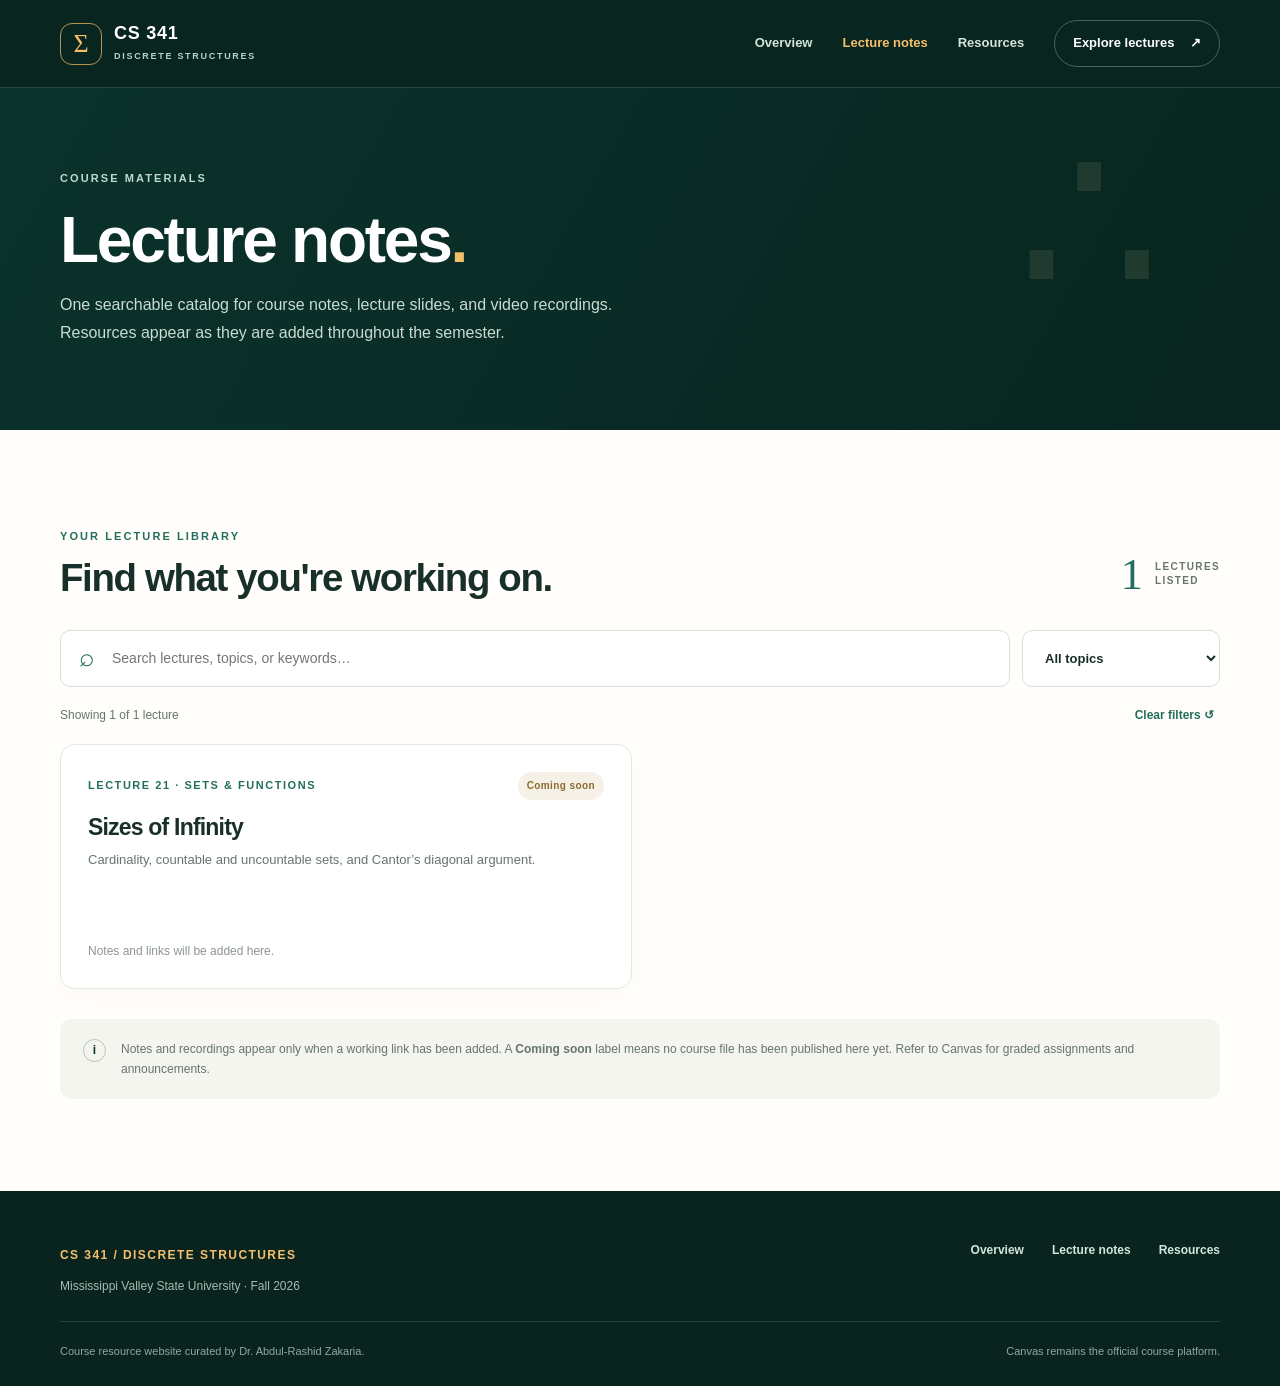
==== lectures.html @ 024bef7f "initial commit of github pages" ====
<!doctype html>
<html lang="en"><head>
<meta charset="utf-8"><meta name="viewport" content="width=device-width,initial-scale=1">
<meta name="theme-color" content="#0c302b">
<meta name="description" content="Search lecture notes, PDFs, slides, and recordings for CS 341 Discrete Structures.">
<title>Lecture Notes | CS 341 · Discrete Structures</title>
<link rel="icon" href="assets/favicon.svg" type="image/svg+xml">
<link rel="stylesheet" href="assets/css/styles.css">
</head><body data-page="lectures">
<a href="#main" class="skip-link">Skip to content</a>
<header class="site-header">
  <div class="shell header-inner">
    <a href="index.html" class="brand" aria-label="CS 341 home"><span class="brand-emblem" aria-hidden="true">Σ</span><span><strong>CS 341</strong><small>DISCRETE STRUCTURES</small></span></a>
    <button class="nav-toggle" aria-label="Open navigation" aria-controls="site-nav" aria-expanded="false"><span></span><span></span><span></span></button>
    <nav class="site-nav" id="site-nav" aria-label="Main navigation">
      <a href="index.html" data-nav="home">Overview</a>
      <a href="lectures.html" data-nav="lectures">Lecture notes</a>
      <a href="resources.html" data-nav="resources">Resources</a>
      <a class="nav-action" href="lectures.html">Explore lectures <span aria-hidden="true">↗</span></a>
    </nav>
  </div>
</header>
<main id="main"><section class="inner-hero"><div class="shell"><span class="eyebrow on-dark">COURSE MATERIALS</span><h1>Lecture notes<span class="accent-period">.</span></h1><p>One searchable catalog for course notes, lecture slides, and video recordings. Resources appear as they are added throughout the semester.</p><div class="inner-hero-decoration" aria-hidden="true">∴</div></div></section>
<section class="section library-section"><div class="shell"><div class="library-intro"><div><span class="eyebrow">YOUR LECTURE LIBRARY</span><h2>Find what you're working on.</h2></div><div class="library-stat"><strong id="lecture-count">—</strong><span>LECTURES LISTED</span></div></div>
<div class="library-toolbar"><label class="search-field"><span aria-hidden="true">⌕</span><span class="visually-hidden">Search lectures</span><input type="search" id="lecture-search" placeholder="Search lectures, topics, or keywords…" autocomplete="off"></label><label class="filter-field"><span class="visually-hidden">Filter by topic</span><select id="lecture-filter"><option value="all">All topics</option></select></label></div>
<div class="results-bar"><span id="lecture-results" aria-live="polite">Loading lectures…</span><button type="button" class="reset-button" id="reset-filters">Clear filters ↺</button></div>
<div class="lecture-grid" id="lecture-list"><div class="empty-state">Loading the lecture index…</div></div>
<div class="library-footnote"><span class="footnote-icon">i</span><p>Notes and recordings appear only when a working link has been added. A <strong>Coming soon</strong> label means no course file has been published here yet. Refer to Canvas for graded assignments and announcements.</p></div></div></section></main>
<footer class="site-footer">
 <div class="shell footer-inner">
   <div><span class="footer-brand">CS 341 / DISCRETE STRUCTURES</span><p>Mississippi Valley State University · Fall 2026</p></div>
   <div class="footer-links"><a href="index.html">Overview</a><a href="lectures.html">Lecture notes</a><a href="resources.html">Resources</a></div>
 </div>
 <div class="shell footer-bottom"><span>Course resource website curated by Dr. Abdul-Rashid Zakaria.</span><span>Canvas remains the official course platform.</span></div>
</footer>
<script src="assets/js/site.js" defer></script>
</body></html>
---- assets/css/styles.css ----
:root{--forest:#0b322c;--forest-deep:#08251f;--forest-soft:#165446;--teal:#246e5e;--gold:#f4bf6a;--gold-soft:#fbe3b5;--cream:#faf7ef;--paper:#fffefa;--ink:#192f2a;--muted:#66756f;--border:#e5e8e0;--white:#fff;--radius:18px;--shadow:0 18px 45px rgba(12,46,36,.08)}
*{box-sizing:border-box}html{scroll-behavior:smooth}body{margin:0;background:var(--paper);color:var(--ink);font-family:Inter,ui-sans-serif,-apple-system,BlinkMacSystemFont,"Segoe UI",sans-serif;font-size:16px;line-height:1.6}a{color:inherit;text-decoration:none}button,input,select{font:inherit}button{cursor:pointer}img,svg{max-width:100%}.shell{width:min(1160px,calc(100% - 48px));margin-inline:auto}.skip-link{position:absolute;top:-80px;left:12px;background:var(--gold);color:var(--forest-deep);z-index:1000;padding:12px 20px}.skip-link:focus{top:12px}.visually-hidden{clip:rect(0 0 0 0);clip-path:inset(50%);height:1px;overflow:hidden;position:absolute;white-space:nowrap;width:1px}.is-hidden{display:none!important}:focus-visible{outline:3px solid #dd9729;outline-offset:3px}
h1,h2,h3,p{margin-top:0}h1,h2,h3{line-height:1.14;letter-spacing:-.035em}h1{font-size:clamp(3.3rem,6vw,6.3rem)}h2{font-size:clamp(2.3rem,4.2vw,3.5rem)}h3{font-size:1.35rem}h2 em,h1 em{font-family:Georgia,"Times New Roman",serif;font-weight:400;font-style:italic;color:var(--gold)}p{color:var(--muted)}.site-header{position:relative;z-index:30;background:var(--forest-deep);border-bottom:1px solid rgba(255,255,255,.13);color:white}.header-inner{height:87px;display:flex;align-items:center;justify-content:space-between;gap:22px}.brand{display:inline-flex;align-items:center;gap:12px;white-space:nowrap}.brand-emblem{width:42px;height:42px;border:1px solid rgba(244,191,106,.72);border-radius:12px;color:var(--gold);display:grid;place-items:center;font:26px Georgia,serif}.brand strong{font-size:18px;letter-spacing:.04em;display:block;line-height:1.1}.brand small{display:block;letter-spacing:.19em;font-size:9px;font-weight:700;color:#b8d2c7;margin-top:5px}.site-nav{display:flex;align-items:center;gap:30px}.site-nav>a{font-size:13px;font-weight:700;color:#d5e3dc;transition:color .2s}.site-nav>a:not(.nav-action):hover,.site-nav>a.active{color:var(--gold)}.site-nav>a.nav-action{padding:12px 18px;border-radius:50px;border:1px solid rgba(255,255,255,.27);color:white}.site-nav>a.nav-action:hover{border-color:var(--gold);color:var(--gold)}.nav-action span{margin-left:12px}.nav-toggle{display:none}
.hero{background:radial-gradient(circle at 80% 58%,#205b4b 0%,transparent 42%),linear-gradient(130deg,#0b332c 0%,#08251f 86%);overflow:hidden;color:var(--white)}.hero-grid{min-height:600px;display:grid;grid-template-columns:1.08fr .92fr;align-items:center;gap:24px}.hero-copy{position:relative;z-index:2;padding:78px 0 75px}.eyebrow{display:inline-flex;align-items:center;gap:12px;font-size:11px;letter-spacing:.19em;line-height:1.3;font-weight:800;color:var(--teal);text-transform:uppercase}.eyebrow.on-dark{color:#bed9cf}.eyebrow-dot{width:7px;height:7px;border-radius:50%;background:var(--gold)}.eyebrow-divider{width:1px;height:11px;background:rgba(255,255,255,.35)}.hero-kicker{color:var(--gold);font-size:17px;font-weight:700;margin:40px 0 12px}.hero h1{font-weight:750;margin:0 0 25px;line-height:1.05;letter-spacing:-.055em}.hero h1 em{color:var(--gold)}.hero-lead{max-width:570px;font-size:17px;color:#d2e1d9;line-height:1.82}.hero-actions{display:flex;gap:12px;flex-wrap:wrap;margin:30px 0 47px}.button{min-height:49px;display:inline-flex;gap:18px;align-items:center;justify-content:center;padding:12px 21px;border-radius:8px;font-size:13px;font-weight:800;white-space:nowrap;transition:transform .2s,background .2s,border-color .2s}.button:hover{transform:translateY(-2px)}.button-gold{background:var(--gold);color:#173b30}.button-gold:hover{background:#ffd18b}.button-outline-light{border:1px solid rgba(255,255,255,.35);color:#fff}.button-outline-light:hover{border-color:var(--gold)}.button-dark{background:var(--forest);color:white}.button-dark:hover{background:#1b5849}.hero-meta{display:flex;gap:20px;flex-wrap:wrap;color:#bad1c5;font-size:12px;font-weight:600}.hero-meta>span>span{font-size:17px;color:var(--gold);margin-right:4px}.hero-art{width:100%;height:500px;position:relative;isolation:isolate}.art-orbit{position:absolute;inset:9% 2%;border:1px solid rgba(243,197,118,.28);border-radius:50%;transform:rotate(-30deg)}.orbit-two{inset:20% -1%;transform:rotate(39deg);border-color:rgba(208,241,224,.2)}.orbit-three{inset:8% 19%;transform:rotate(75deg);border-color:rgba(208,241,224,.15)}.art-orbit:before{content:"";position:absolute;top:5%;left:26%;height:6px;width:6px;background:#e8c586;border-radius:50%}.art-node{width:12px;height:12px;background:#ebbc6b;box-shadow:0 0 0 8px rgba(244,191,106,.12);border-radius:50%;position:absolute}.node-a{top:13%;left:39%}.node-b{top:76%;left:14%}.node-c{top:30%;right:5%}.node-d{bottom:5%;right:31%}.formula{position:absolute;padding:10px 17px;background:rgba(11,47,40,.88);border:1px solid rgba(206,236,217,.2);border-radius:10px;font-family:Georgia,serif;font-size:21px;color:#fbe5bc;box-shadow:0 10px 30px rgba(0,0,0,.12)}.formula-one{top:10%;right:4%;transform:rotate(7deg)}.formula-two{left:2%;top:30%;transform:rotate(-9deg)}.formula-three{right:0;bottom:15%;transform:rotate(3deg)}.art-card{position:absolute;top:25%;left:22%;right:19%;background:linear-gradient(145deg,#f7f4e9,#efe3ca);border:7px solid rgba(250,242,221,.14);box-shadow:0 24px 80px rgba(0,0,0,.25);border-radius:17px;color:var(--forest);padding:36px 31px;transform:rotate(-4deg)}.art-card>span{display:block;font-size:10px;font-weight:800;letter-spacing:.18em;color:#658377}.art-card strong{font-family:Georgia,serif;font-size:clamp(26px,3.2vw,41px);line-height:1.14;display:block;font-weight:500;margin:15px 0 29px;letter-spacing:-.045em}.art-card-line{height:1px;background:#c8cfc0}.art-card small{font-size:9px;letter-spacing:.11em;color:#5d776d;font-weight:800;display:block;margin-top:13px}
.quick-bar{background:#f4efe3;border-bottom:1px solid #e7dfd0}.quick-inner{min-height:105px;display:grid;grid-template-columns:1.25fr .8fr 1.25fr auto;align-items:center;gap:20px}.quick-inner>div{display:flex;flex-direction:column;gap:4px}.small-label{font-size:10px;color:#8c8b7e;font-weight:800;letter-spacing:.15em}.quick-inner strong{font-size:13px;color:var(--forest)}.quick-link{font-size:13px;font-weight:800;color:var(--forest);white-space:nowrap}.quick-link span{margin-left:10px}
.section{padding:92px 0}.section-cream{background:var(--cream)}.section-dark{background:var(--forest-deep);color:white}.section-heading{display:flex;align-items:end;justify-content:space-between;gap:25px;margin-bottom:38px}.section-heading h2{margin:11px 0 13px}.section-heading p{max-width:630px;margin:0;font-size:15px}.section-heading.light h2{color:white}.section-heading.light p{color:#c0d0c9}.text-link{font-weight:800;font-size:13px;color:var(--forest);padding-bottom:5px;border-bottom:1px solid var(--forest);white-space:nowrap}.text-link span{margin-left:8px}.feature-grid{display:grid;grid-template-columns:repeat(3,1fr);gap:17px}.feature-card{background:white;padding:31px;min-height:325px;border:1px solid var(--border);border-radius:15px;box-shadow:0 10px 40px rgba(11,41,29,.025);display:flex;flex-direction:column;transition:transform .2s,box-shadow .2s,border-color .2s}.feature-card:hover{transform:translateY(-4px);box-shadow:var(--shadow);border-color:#bed3c5}.feature-icon{display:grid;place-items:center;width:47px;height:47px;border-radius:12px;background:#eef5ed;color:var(--forest);font-size:25px;margin-bottom:24px}.feature-number{font-size:10px;font-weight:800;color:var(--teal);letter-spacing:.16em}.feature-card h3{margin:10px 0 9px;font-size:24px}.feature-card p{font-size:14px;line-height:1.75}.feature-link{font-weight:800;font-size:13px;color:var(--forest);margin-top:auto;padding-top:14px}
.latest-layout{display:grid;grid-template-columns:.88fr 1.12fr;align-items:center;gap:8vw}.latest-layout h2{margin:15px 0 23px}.latest-layout h2 em{color:var(--teal)}.latest-layout p{font-size:15px;max-width:460px;line-height:1.9;margin-bottom:28px}.spotlight-panel{border-radius:17px;background:white;padding:38px;border:1px solid #e4e8df;box-shadow:0 20px 60px rgba(13,54,45,.08);min-height:310px;display:flex;flex-direction:column;justify-content:center}.spotlight-loading{color:var(--muted)}.spotlight-top{display:flex;justify-content:space-between;gap:12px;margin-bottom:20px}.spotlight-tag{font-size:10px;letter-spacing:.1em;color:var(--forest);font-weight:800;padding:7px 11px;background:#edf3ed;border-radius:20px}.spotlight-number{font:50px Georgia,serif;color:#d6e5d9}.spotlight-panel h3{font-size:31px;margin:0 0 10px}.spotlight-panel p{font-size:14px;margin-bottom:25px}.spotlight-footer{display:flex;align-items:center;justify-content:space-between;border-top:1px solid var(--border);padding-top:17px;font-size:13px}.spotlight-footer a{font-weight:800;color:var(--teal)}.planned{font-size:11px;color:#937230;font-weight:800;letter-spacing:.07em}
.topic-grid{display:grid;grid-template-columns:repeat(3,1fr);gap:0}.topic{padding:35px 30px;border-top:1px solid var(--border);min-height:205px}.topic:nth-child(3n + 2){border-left:1px solid var(--border);border-right:1px solid var(--border)}.topic-symbol{font-family:Georgia,serif;font-size:31px;color:var(--teal);line-height:1;display:block;margin-bottom:16px;min-height:36px}.topic h3{font-size:18px;margin-bottom:8px}.topic p{font-size:13px;max-width:290px}.roadmap-counter{font-weight:800;font-size:11px;letter-spacing:.12em;border:1px solid #52766a;padding:10px 15px;border-radius:30px;white-space:nowrap}.roadmap-list{display:grid;grid-template-columns:repeat(2,1fr);gap:10px}.roadmap-item{display:flex;gap:19px;background:#123b32;border:1px solid #305449;border-radius:11px;padding:20px;min-height:130px}.roadmap-week{border:1px solid #43685a;width:54px;height:62px;border-radius:8px;flex:0 0 54px;display:flex;align-items:center;flex-direction:column;justify-content:center}.roadmap-week small{font-size:9px;font-weight:800;color:#a9c8ba;letter-spacing:.08em}.roadmap-week strong{font:26px Georgia,serif;color:var(--gold);line-height:1.2}.roadmap-body{flex:1}.roadmap-body .date{font-size:10px;letter-spacing:.14em;color:#9cc4b1;font-weight:800}.roadmap-body h3{font-size:16px;color:#fff;letter-spacing:-.01em;margin:5px 0 7px}.roadmap-body p{color:#b0c8bb;font-size:12px;line-height:1.6;margin:0}.roadmap-note{display:flex;align-items:center;gap:13px;padding-top:25px;color:#c5d5c9}.roadmap-note span{border:1px solid #517666;border-radius:7px;padding:4px 10px;font-size:11px;color:var(--gold);font-weight:800}.roadmap-note p{margin:0;font-size:12px;color:#bed0c5}.callout{border-radius:20px;background:#e6f1e8;display:flex;justify-content:space-between;align-items:center;gap:22px;padding:55px 65px;position:relative;overflow:hidden}.callout:after{content:'∑';position:absolute;right:21%;top:-70px;font:220px Georgia,serif;color:rgba(12,79,60,.045);pointer-events:none}.callout h2{margin:12px 0 12px;font-size:clamp(2rem,3.5vw,3.2rem)}.callout p{max-width:560px;margin:0}.callout .button{z-index:1}
.inner-hero{background:linear-gradient(120deg,var(--forest),var(--forest-deep));padding:76px 0 82px;color:white;overflow:hidden}.inner-hero .shell{position:relative}.inner-hero h1{font-size:clamp(3rem,5vw,4.7rem);margin:14px 0 14px}.inner-hero p{color:#c8dcd0;max-width:620px;line-height:1.8;margin:0}.inner-hero-decoration{position:absolute;right:5%;top:-55px;color:rgba(248,221,168,.10);font:230px Georgia,serif;line-height:1}.accent-period{color:var(--gold)}.library-intro{display:flex;align-items:end;justify-content:space-between;gap:20px;margin-bottom:30px}.library-intro h2{margin:8px 0 0;font-size:clamp(1.9rem,3vw,2.8rem)}.library-stat{display:flex;align-items:center;gap:12px}.library-stat strong{font:45px Georgia,serif;color:var(--teal)}.library-stat span{font-size:10px;font-weight:800;letter-spacing:.14em;color:var(--muted);max-width:65px;line-height:1.4}.library-toolbar{display:flex;gap:12px}.search-field,.filter-field{display:flex;align-items:center;background:white;border:1px solid #d8e2d8;border-radius:10px;min-height:57px}.search-field{padding:0 18px;flex:1;gap:15px}.search-field span:not(.visually-hidden){font-size:26px;color:var(--teal)}.search-field input{flex:1;border:0;outline:0;background:none;width:100%;min-width:0;font-size:14px}.filter-field select{border:0;outline:0;min-width:196px;background:transparent;color:var(--ink);font-size:13px;font-weight:700;padding:0 18px;width:100%;height:55px}.search-field:focus-within,.filter-field:focus-within{border-color:#47846d;box-shadow:0 0 0 3px rgba(72,137,109,.14)}.results-bar{display:flex;justify-content:space-between;align-items:center;gap:20px;padding:18px 0;color:var(--muted);font-size:12px}.reset-button{border:0;background:transparent;color:var(--teal);font-weight:800;font-size:12px}.lecture-grid{display:grid;grid-template-columns:repeat(2,minmax(0,1fr));gap:16px}.lecture-card{border:1px solid var(--border);border-radius:15px;background:white;min-height:245px;padding:27px;display:flex;flex-direction:column;box-shadow:0 8px 26px rgba(13,50,43,.025)}.lecture-card-top{display:flex;justify-content:space-between;align-items:center;gap:10px;margin-bottom:14px}.lecture-ordinal{font-size:11px;font-weight:800;color:var(--teal);letter-spacing:.14em}.lecture-status{font-size:10px;font-weight:800;letter-spacing:.04em;padding:6px 9px;border-radius:20px;background:#f6f1e6;color:#8a6a2d;white-space:nowrap}.lecture-status.available{color:#1c6b4d;background:#ebf6ed}.lecture-card h3{margin-bottom:9px;font-size:23px}.lecture-card p{font-size:13px;line-height:1.75;max-width:490px}.lecture-links{margin-top:auto;padding-top:15px;display:flex;gap:8px;flex-wrap:wrap}.lecture-links a{font-size:12px;font-weight:800;padding:9px 12px;border-radius:7px;background:#e9f2ea;color:var(--forest);border:1px solid #d4e6d7}.lecture-links a:hover{background:#d8e8da}.lecture-unavailable{font-size:12px;color:#8c978f}.empty-state{grid-column:1/-1;border:1px dashed #cad7ca;background:#f8faf5;padding:45px 25px;text-align:center;border-radius:14px;color:var(--muted);font-size:14px}.library-footnote{display:flex;gap:15px;align-items:start;background:#f5f5ef;margin-top:30px;padding:20px 23px;border-radius:11px}.library-footnote p{margin:0;font-size:12px;line-height:1.7}.footnote-icon{border:1px solid #b3c6b6;color:var(--forest);border-radius:50%;width:23px;height:23px;flex:0 0 23px;display:grid;place-items:center;font-weight:800;font-size:12px}
.resource-grid{display:grid;grid-template-columns:repeat(3,1fr);gap:17px}.resource-card{background:#fff;border:1px solid var(--border);border-radius:15px;padding:30px;min-height:400px;display:flex;flex-direction:column;position:relative}.resource-type{font-size:10px;letter-spacing:.16em;color:var(--teal);font-weight:800}.resource-mark{font:47px Georgia,serif;color:#e0ece3;margin:12px 0 10px}.resource-card h3{font-size:23px;margin-bottom:13px}.resource-author{font-size:12px;color:#376a58;font-weight:700}.resource-card>p:not(.resource-author){font-size:13px;line-height:1.8}.resource-action{margin-top:auto;border-top:1px solid var(--border);padding-top:15px;font-size:12px;font-weight:800;color:var(--teal);display:flex;justify-content:space-between}.resource-bottom{margin-top:auto;display:flex;gap:9px;align-items:center;justify-content:space-between;font-size:10px;color:var(--muted)}.resource-tag{padding:4px 8px;background:#edf4ec;color:var(--forest);border-radius:5px;font-weight:800;white-space:nowrap}.resource-horizontal{display:flex;align-items:center;gap:30px;background:white;border:1px solid var(--border);border-radius:15px;padding:34px}.video-glyph{width:85px;height:85px;flex:0 0 85px;display:grid;place-items:center;background:#edf5ed;color:var(--teal);border-radius:17px;font-size:29px}.resource-horizontal>div:nth-child(2){flex:1}.resource-horizontal h3{font-size:25px;margin:7px 0}.resource-horizontal p{margin:0;font-size:13px}.coming-label{font-size:10px;font-weight:800;letter-spacing:.1em;color:#9b722c;background:#faf2e1;border-radius:9px;padding:11px;white-space:nowrap}.study-steps{display:grid;grid-template-columns:repeat(3,1fr);gap:30px}.study-steps>div{border-top:2px solid #d9e4d9;padding-top:23px}.study-steps span{font:31px Georgia,serif;color:var(--teal)}.study-steps h3{font-size:20px;margin:16px 0 10px}.study-steps p{font-size:13px;max-width:300px}.resource-contact{display:flex;justify-content:space-between;align-items:center;gap:20px}.resource-contact h2{margin:13px 0}.resource-contact p{color:#bad3c5;max-width:620px;margin:0}.site-footer{background:#09241e;color:#eef6f0;padding:50px 0 25px}.footer-inner{display:flex;justify-content:space-between;gap:30px;padding-bottom:25px}.footer-brand{font-size:12px;font-weight:900;letter-spacing:.12em;color:var(--gold)}.footer-inner p{font-size:12px;color:#a5bcb1;margin:10px 0 0}.footer-links{display:flex;gap:28px;align-items:start}.footer-links a{font-size:12px;color:#d4e6dc;font-weight:700}.footer-links a:hover{color:var(--gold)}.footer-bottom{border-top:1px solid #21433a;display:flex;gap:25px;justify-content:space-between;padding-top:21px;font-size:11px;color:#8fa99c}
@media(max-width:1020px){.site-nav{gap:16px}.hero-grid{grid-template-columns:1.2fr .8fr}.hero-art{height:400px}.art-card{left:10%;right:10%}.formula-one{right:-3%}.formula-three{right:-4%}.quick-inner{grid-template-columns:1.2fr 1fr 1.5fr}.quick-link{display:none}.resource-grid{gap:10px}.resource-card{padding:23px}}
@media(max-width:780px){.shell{width:min(100% - 34px,1160px)}.header-inner{height:73px}.nav-toggle{display:flex;width:42px;height:42px;justify-content:center;align-items:center;flex-direction:column;gap:5px;background:transparent;border:1px solid #426258;border-radius:9px}.nav-toggle span{width:17px;height:2px;background:white;display:block}.site-nav{display:none;position:absolute;top:72px;left:0;right:0;background:#0b3029;padding:22px 18px 30px;box-shadow:0 18px 25px rgba(0,0,0,.2);align-items:stretch;flex-direction:column;gap:20px}.site-nav.open{display:flex}.site-nav a{font-size:14px}.site-nav .nav-action{text-align:center}.hero-grid{grid-template-columns:1fr}.hero-copy{padding:60px 0 55px}.hero-art{display:none}.hero-meta{gap:10px 20px}.quick-inner{padding:22px 0;grid-template-columns:1fr 1fr;gap:20px}.quick-inner>div:last-of-type{grid-column:1/-1}.section{padding:66px 0}.feature-grid,.topic-grid,.resource-grid,.study-steps{grid-template-columns:1fr 1fr}.feature-card{min-height:300px}.topic:nth-child(3n+2){border-left:0;border-right:0}.topic:nth-child(even){border-left:1px solid var(--border)}.latest-layout{grid-template-columns:1fr;gap:35px}.resource-grid .resource-card:last-child{grid-column:1/-1;min-height:300px}.roadmap-list{grid-template-columns:1fr}.callout{padding:40px;align-items:start;flex-direction:column}.resource-horizontal{flex-wrap:wrap}.inner-hero-decoration{right:-4%;font-size:185px}.lecture-grid{grid-template-columns:1fr}}
@media(max-width:520px){.hero-kicker{margin-top:25px}.hero h1{font-size:clamp(3.1rem,13vw,4.4rem)}.eyebrow.on-dark{font-size:9px;letter-spacing:.1em}.hero-lead{font-size:15px}.hero-actions{gap:11px;margin-bottom:33px}.hero-actions .button{width:100%}.hero-meta{flex-direction:column}.section-heading{align-items:start;flex-direction:column}.feature-grid,.topic-grid,.resource-grid,.study-steps{grid-template-columns:1fr}.feature-card{min-height:265px}.topic{min-height:0;padding:25px 6px}.topic:nth-child(even){border-left:0}.resource-grid .resource-card:last-child{grid-column:auto}.resource-card{min-height:340px}.quick-inner{grid-template-columns:1fr 1fr}.quick-inner strong{font-size:12px}.spotlight-panel{padding:26px}.callout{padding:31px 25px}.roadmap-item{padding:16px;gap:13px}.roadmap-week{width:47px;flex-basis:47px}.library-intro{align-items:start}.library-stat{gap:6px}.library-stat strong{font-size:32px}.library-toolbar{flex-direction:column}.library-toolbar .filter-field select{min-width:0}.lecture-card{padding:21px}.resource-horizontal{gap:17px;padding:23px}.video-glyph{height:55px;width:55px;flex-basis:55px}.coming-label{white-space:normal}.resource-contact{align-items:start;flex-direction:column}.footer-inner,.footer-bottom{flex-direction:column}.footer-links{gap:15px;flex-wrap:wrap}.footer-bottom{gap:5px}.inner-hero{padding:58px 0}.inner-hero-decoration{opacity:.5;right:-12%}}
@media(prefers-reduced-motion:reduce){html{scroll-behavior:auto}*,*:before,*:after{transition:none!important;animation:none!important}}
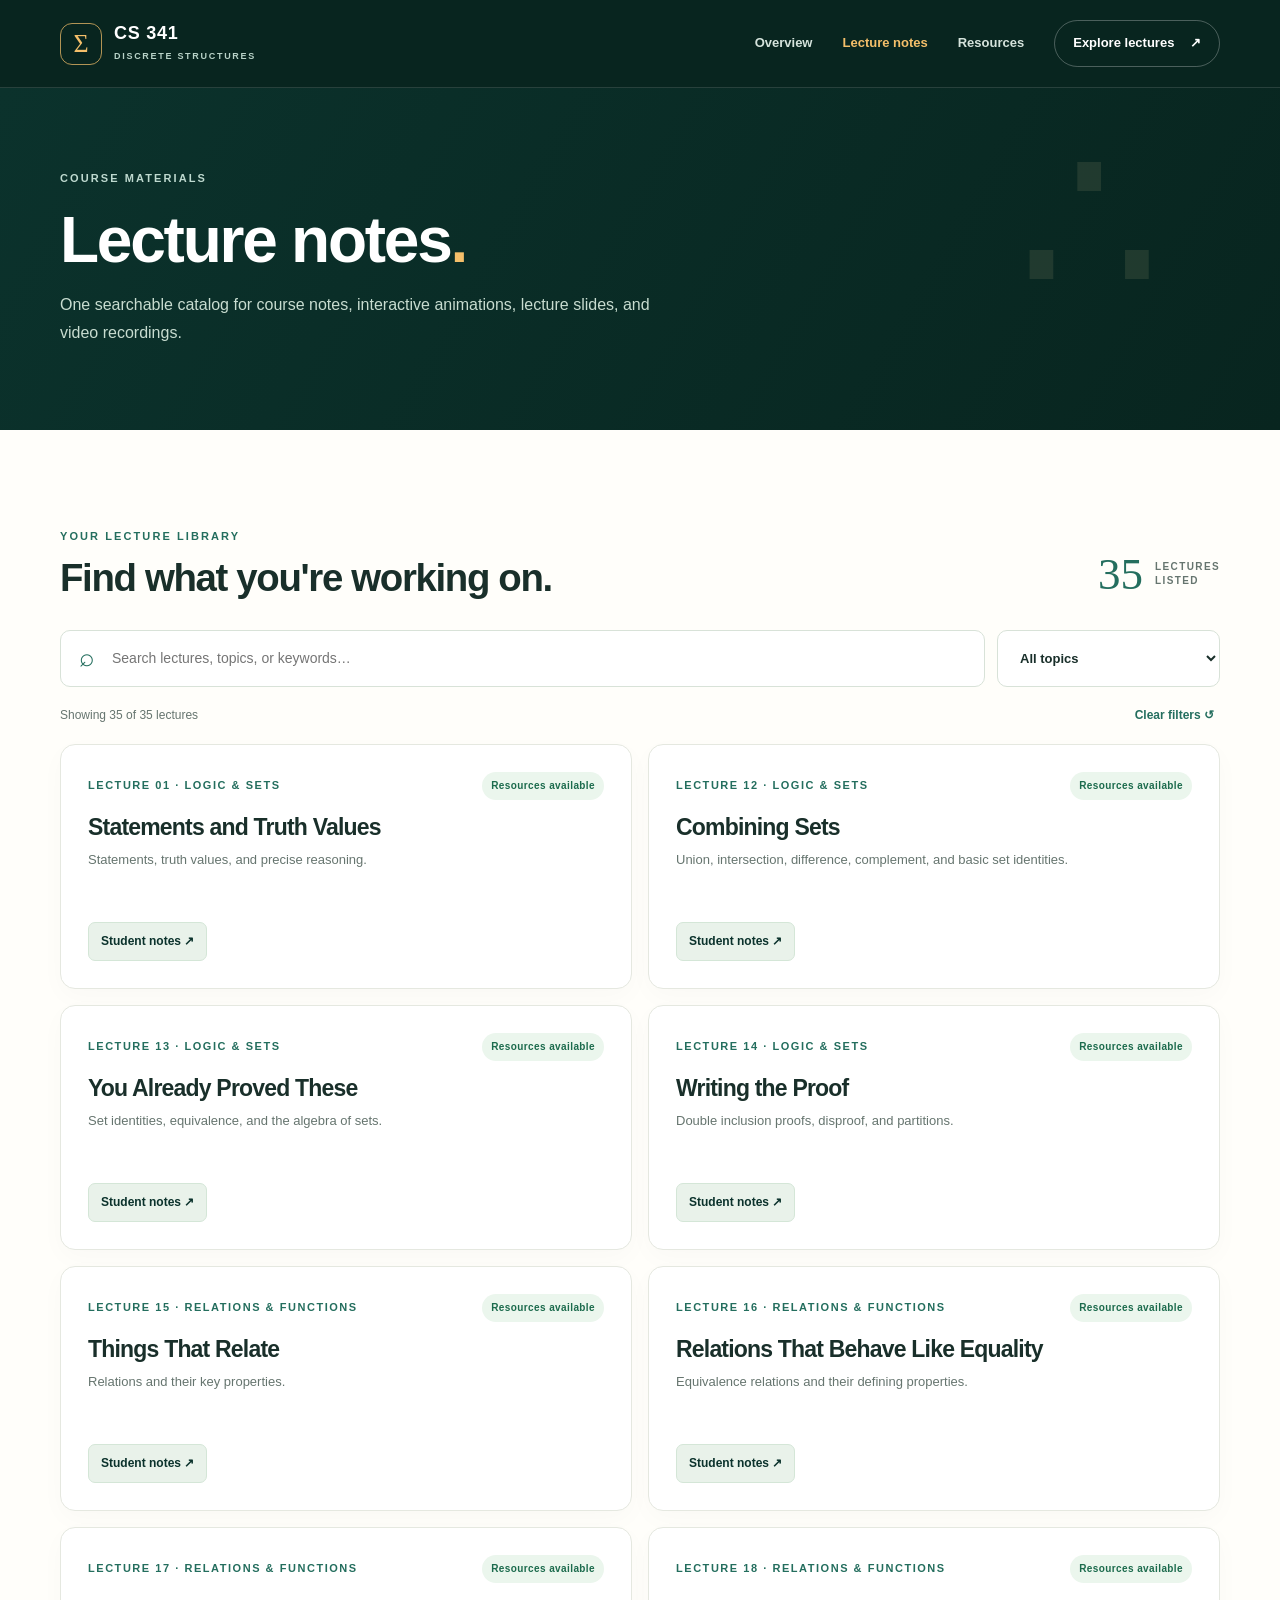
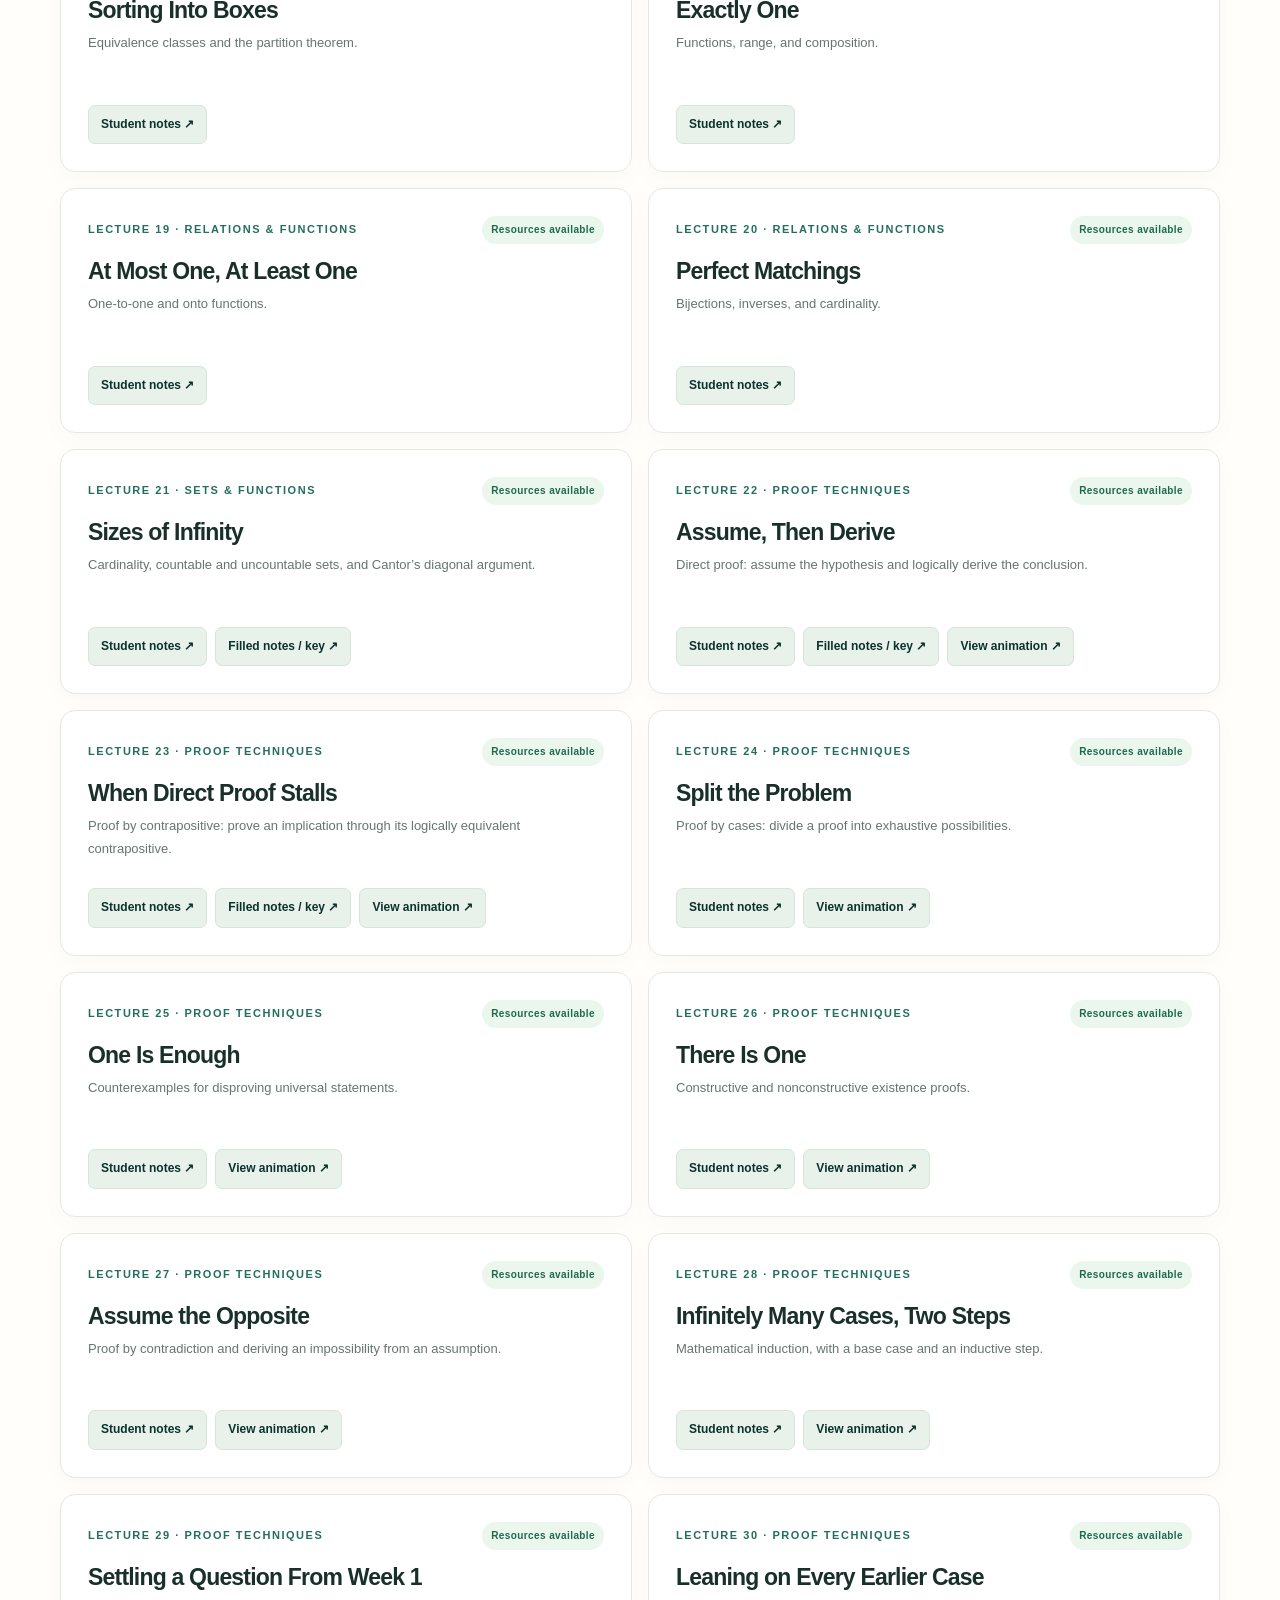
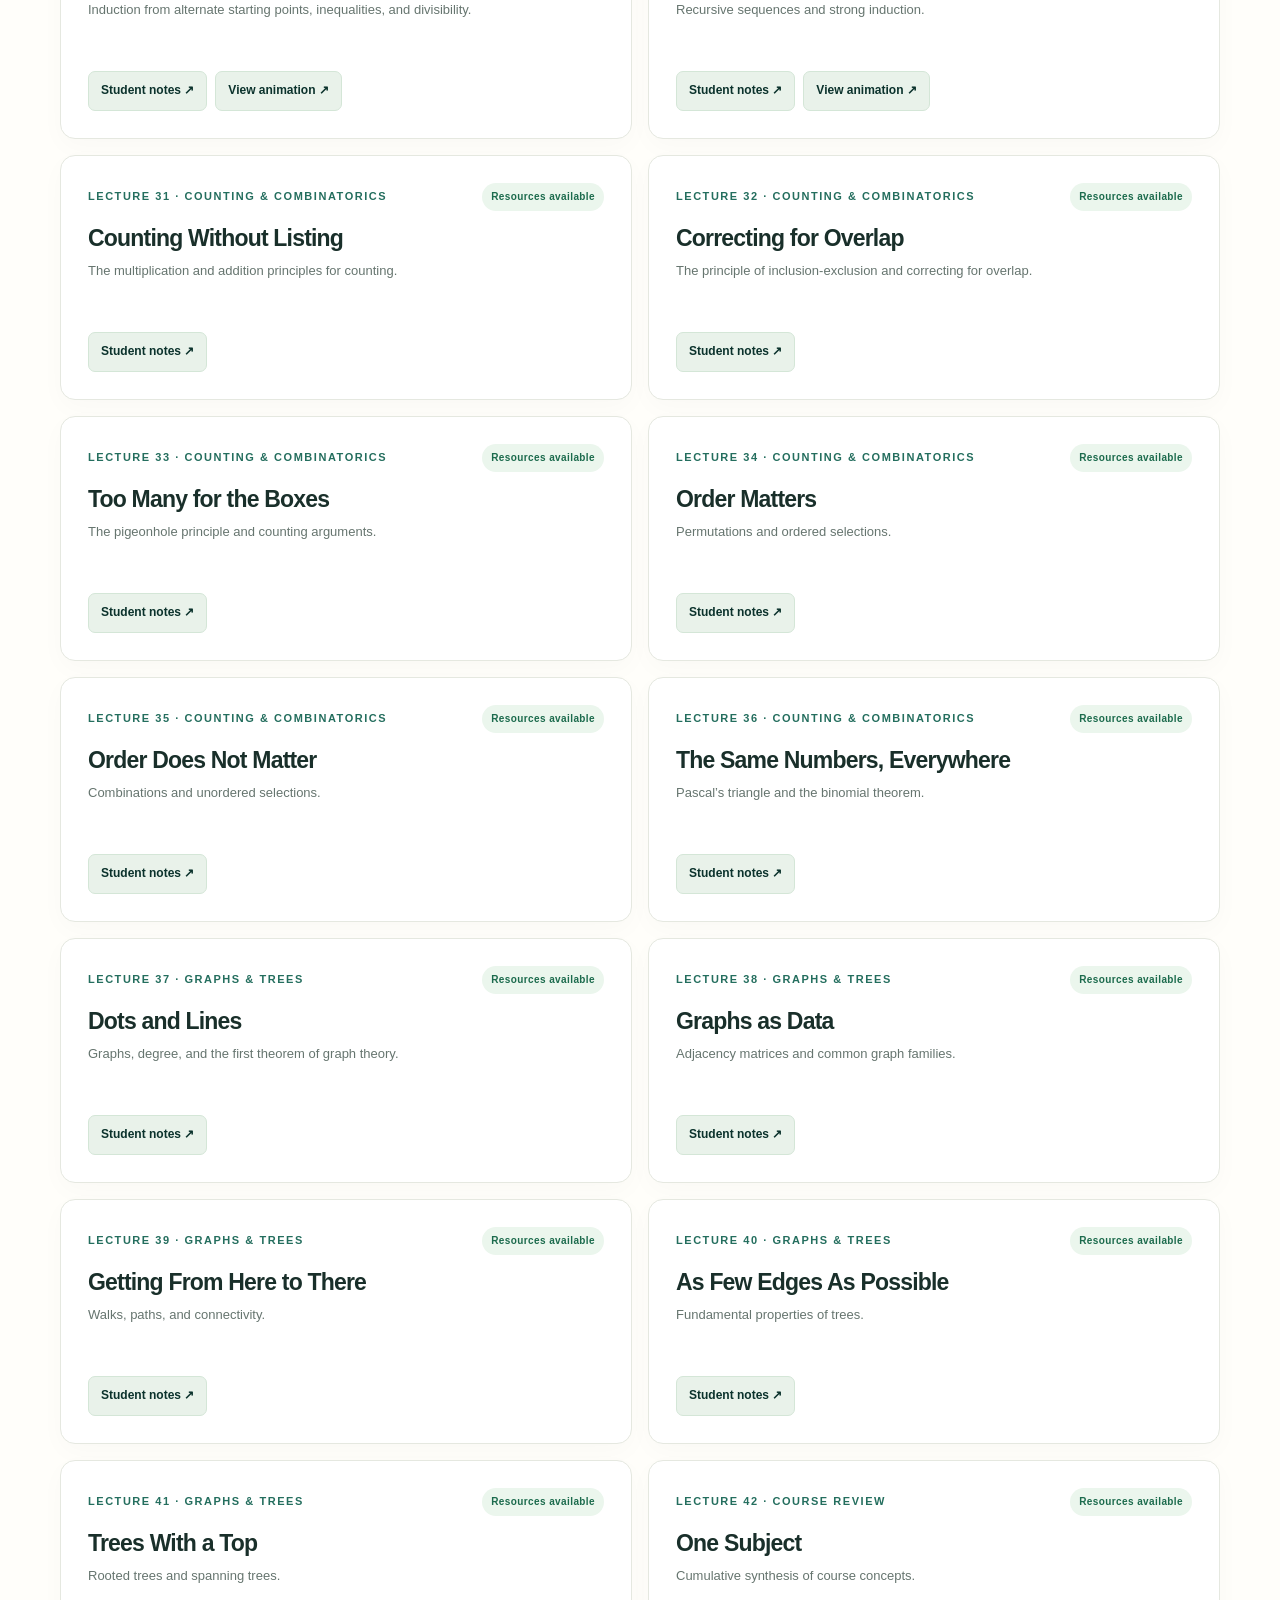
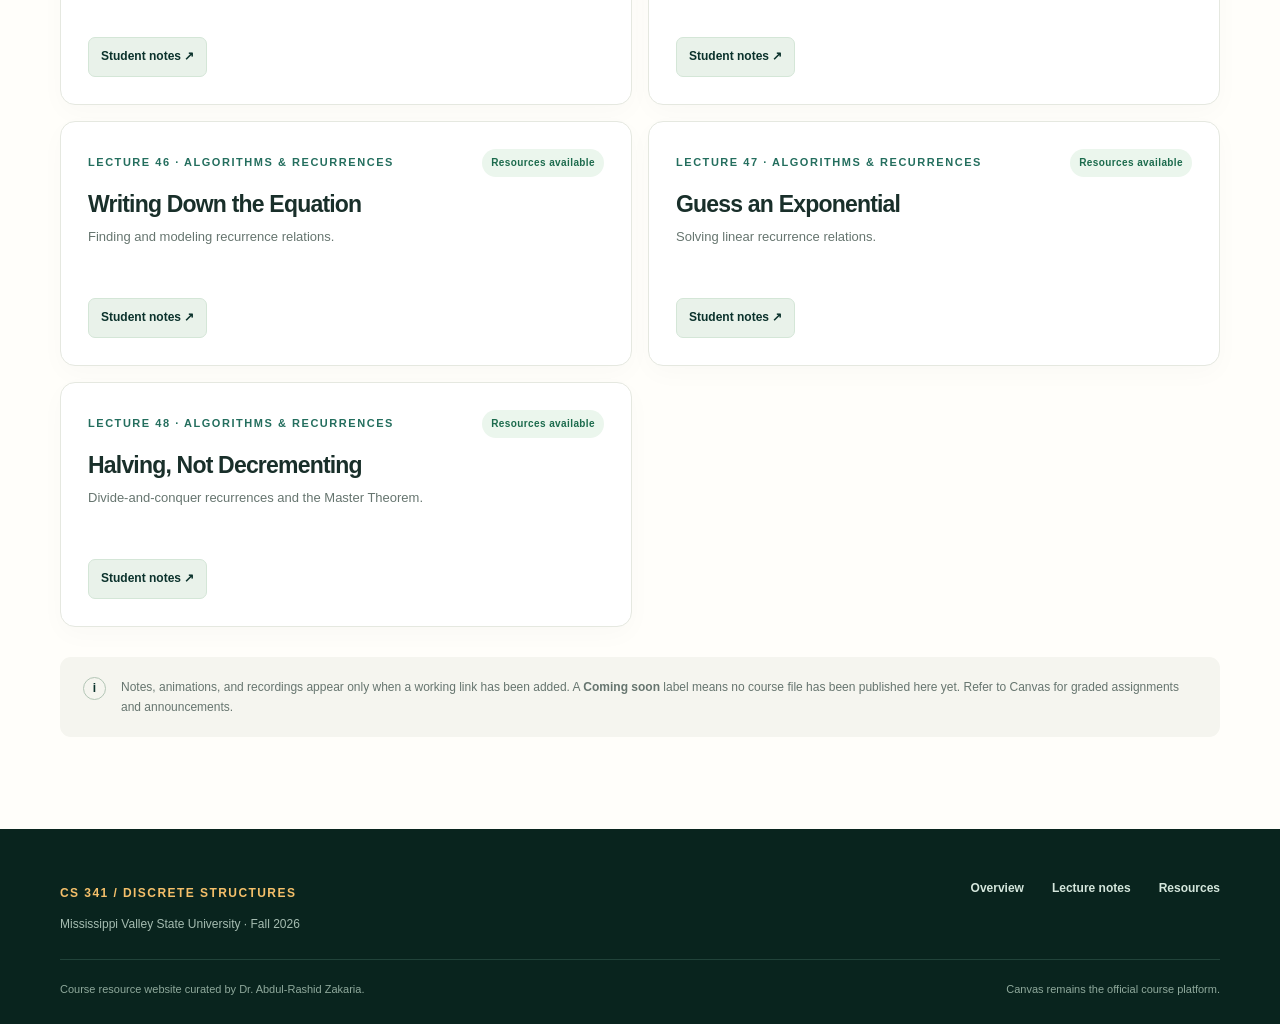
==== commit db608eb0: "Update course pages and add lecture animations" ====
--- a/lectures.html
+++ b/lectures.html
@@ -2,7 +2,7 @@
 <html lang="en"><head>
 <meta charset="utf-8"><meta name="viewport" content="width=device-width,initial-scale=1">
 <meta name="theme-color" content="#0c302b">
-<meta name="description" content="Search lecture notes, PDFs, slides, and recordings for CS 341 Discrete Structures.">
+<meta name="description" content="Search lecture notes, interactive animations, slides, and recordings for CS 341 Discrete Structures.">
 <title>Lecture Notes | CS 341 · Discrete Structures</title>
 <link rel="icon" href="assets/favicon.svg" type="image/svg+xml">
 <link rel="stylesheet" href="assets/css/styles.css">
@@ -20,12 +20,12 @@
     </nav>
   </div>
 </header>
-<main id="main"><section class="inner-hero"><div class="shell"><span class="eyebrow on-dark">COURSE MATERIALS</span><h1>Lecture notes<span class="accent-period">.</span></h1><p>One searchable catalog for course notes, lecture slides, and video recordings. Resources appear as they are added throughout the semester.</p><div class="inner-hero-decoration" aria-hidden="true">∴</div></div></section>
+<main id="main"><section class="inner-hero"><div class="shell"><span class="eyebrow on-dark">COURSE MATERIALS</span><h1>Lecture notes<span class="accent-period">.</span></h1><p>One searchable catalog for course notes, interactive animations, lecture slides, and video recordings.</p><div class="inner-hero-decoration" aria-hidden="true">∴</div></div></section>
 <section class="section library-section"><div class="shell"><div class="library-intro"><div><span class="eyebrow">YOUR LECTURE LIBRARY</span><h2>Find what you're working on.</h2></div><div class="library-stat"><strong id="lecture-count">—</strong><span>LECTURES LISTED</span></div></div>
 <div class="library-toolbar"><label class="search-field"><span aria-hidden="true">⌕</span><span class="visually-hidden">Search lectures</span><input type="search" id="lecture-search" placeholder="Search lectures, topics, or keywords…" autocomplete="off"></label><label class="filter-field"><span class="visually-hidden">Filter by topic</span><select id="lecture-filter"><option value="all">All topics</option></select></label></div>
 <div class="results-bar"><span id="lecture-results" aria-live="polite">Loading lectures…</span><button type="button" class="reset-button" id="reset-filters">Clear filters ↺</button></div>
 <div class="lecture-grid" id="lecture-list"><div class="empty-state">Loading the lecture index…</div></div>
-<div class="library-footnote"><span class="footnote-icon">i</span><p>Notes and recordings appear only when a working link has been added. A <strong>Coming soon</strong> label means no course file has been published here yet. Refer to Canvas for graded assignments and announcements.</p></div></div></section></main>
+<div class="library-footnote"><span class="footnote-icon">i</span><p>Notes, animations, and recordings appear only when a working link has been added. A <strong>Coming soon</strong> label means no course file has been published here yet. Refer to Canvas for graded assignments and announcements.</p></div></div></section></main>
 <footer class="site-footer">
  <div class="shell footer-inner">
    <div><span class="footer-brand">CS 341 / DISCRETE STRUCTURES</span><p>Mississippi Valley State University · Fall 2026</p></div>
@@ -34,4 +34,4 @@
  <div class="shell footer-bottom"><span>Course resource website curated by Dr. Abdul-Rashid Zakaria.</span><span>Canvas remains the official course platform.</span></div>
 </footer>
 <script src="assets/js/site.js" defer></script>
-</body></html>+</body></html>
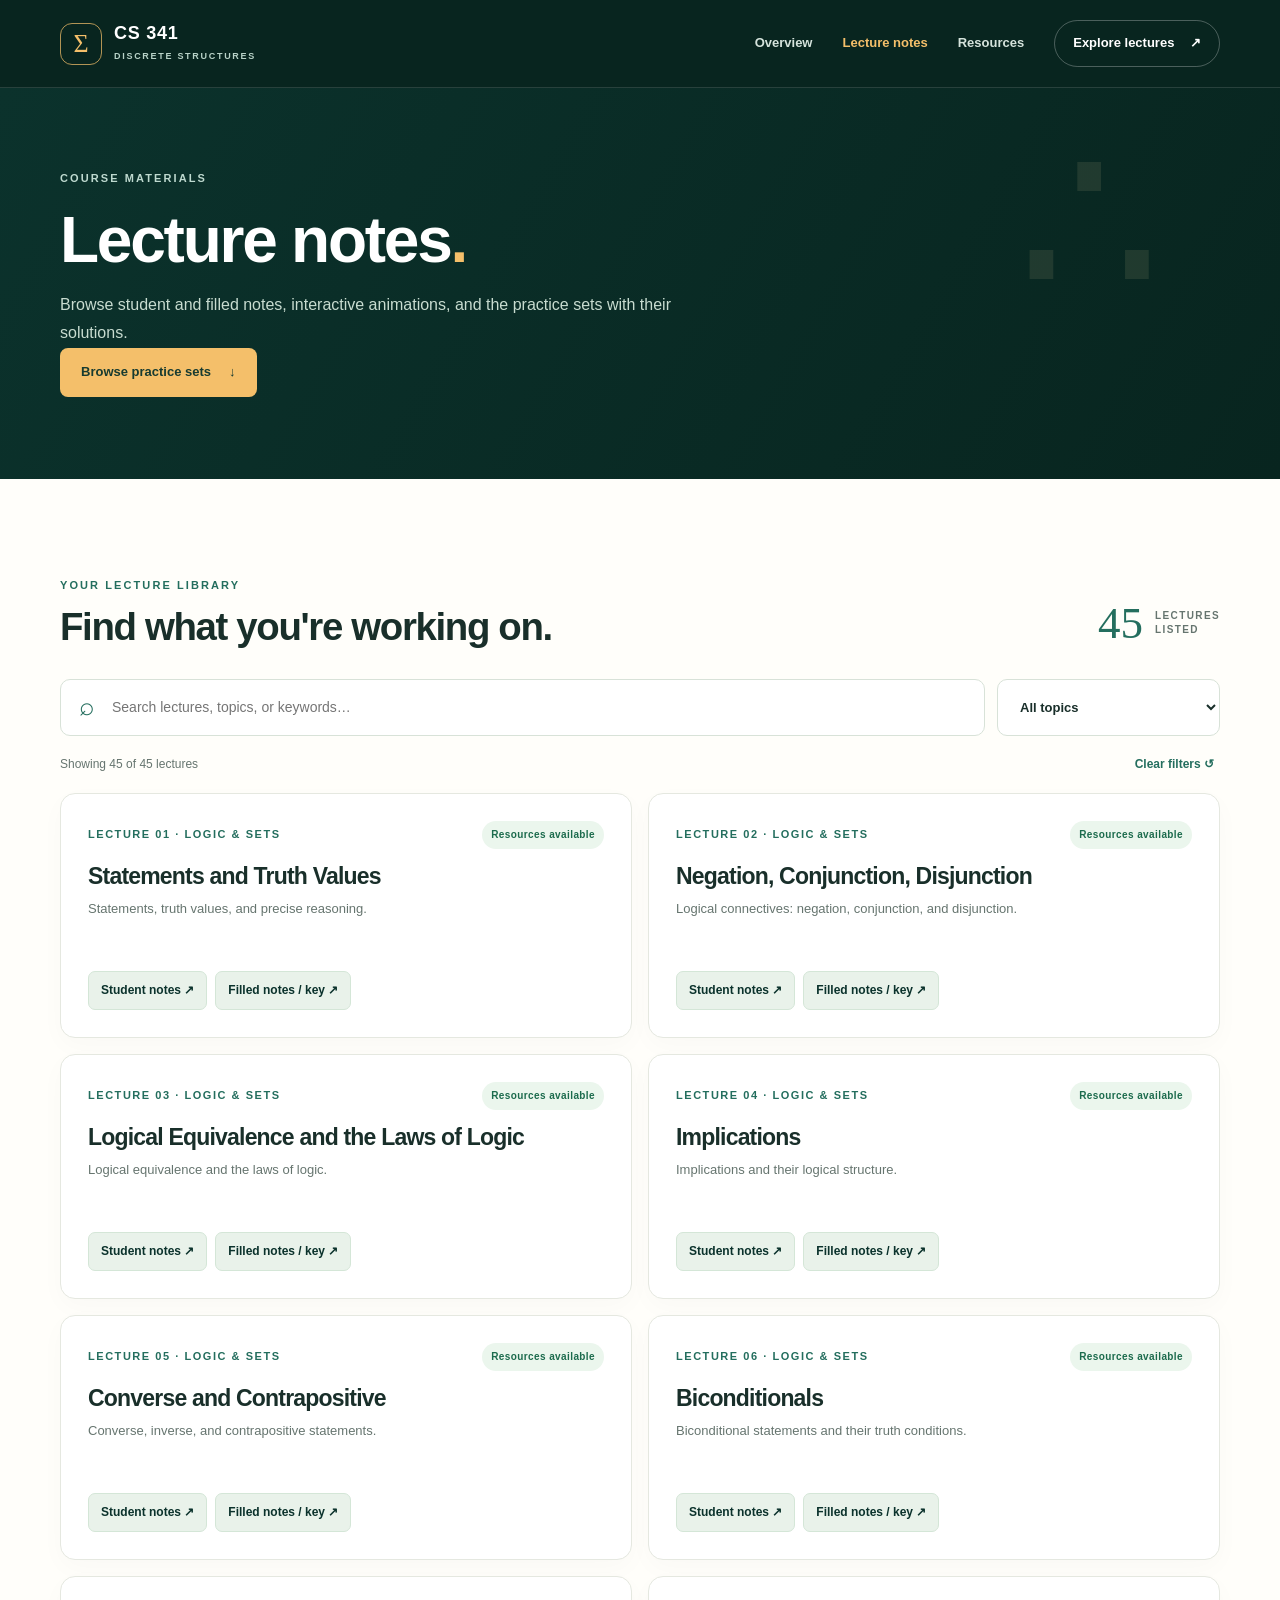
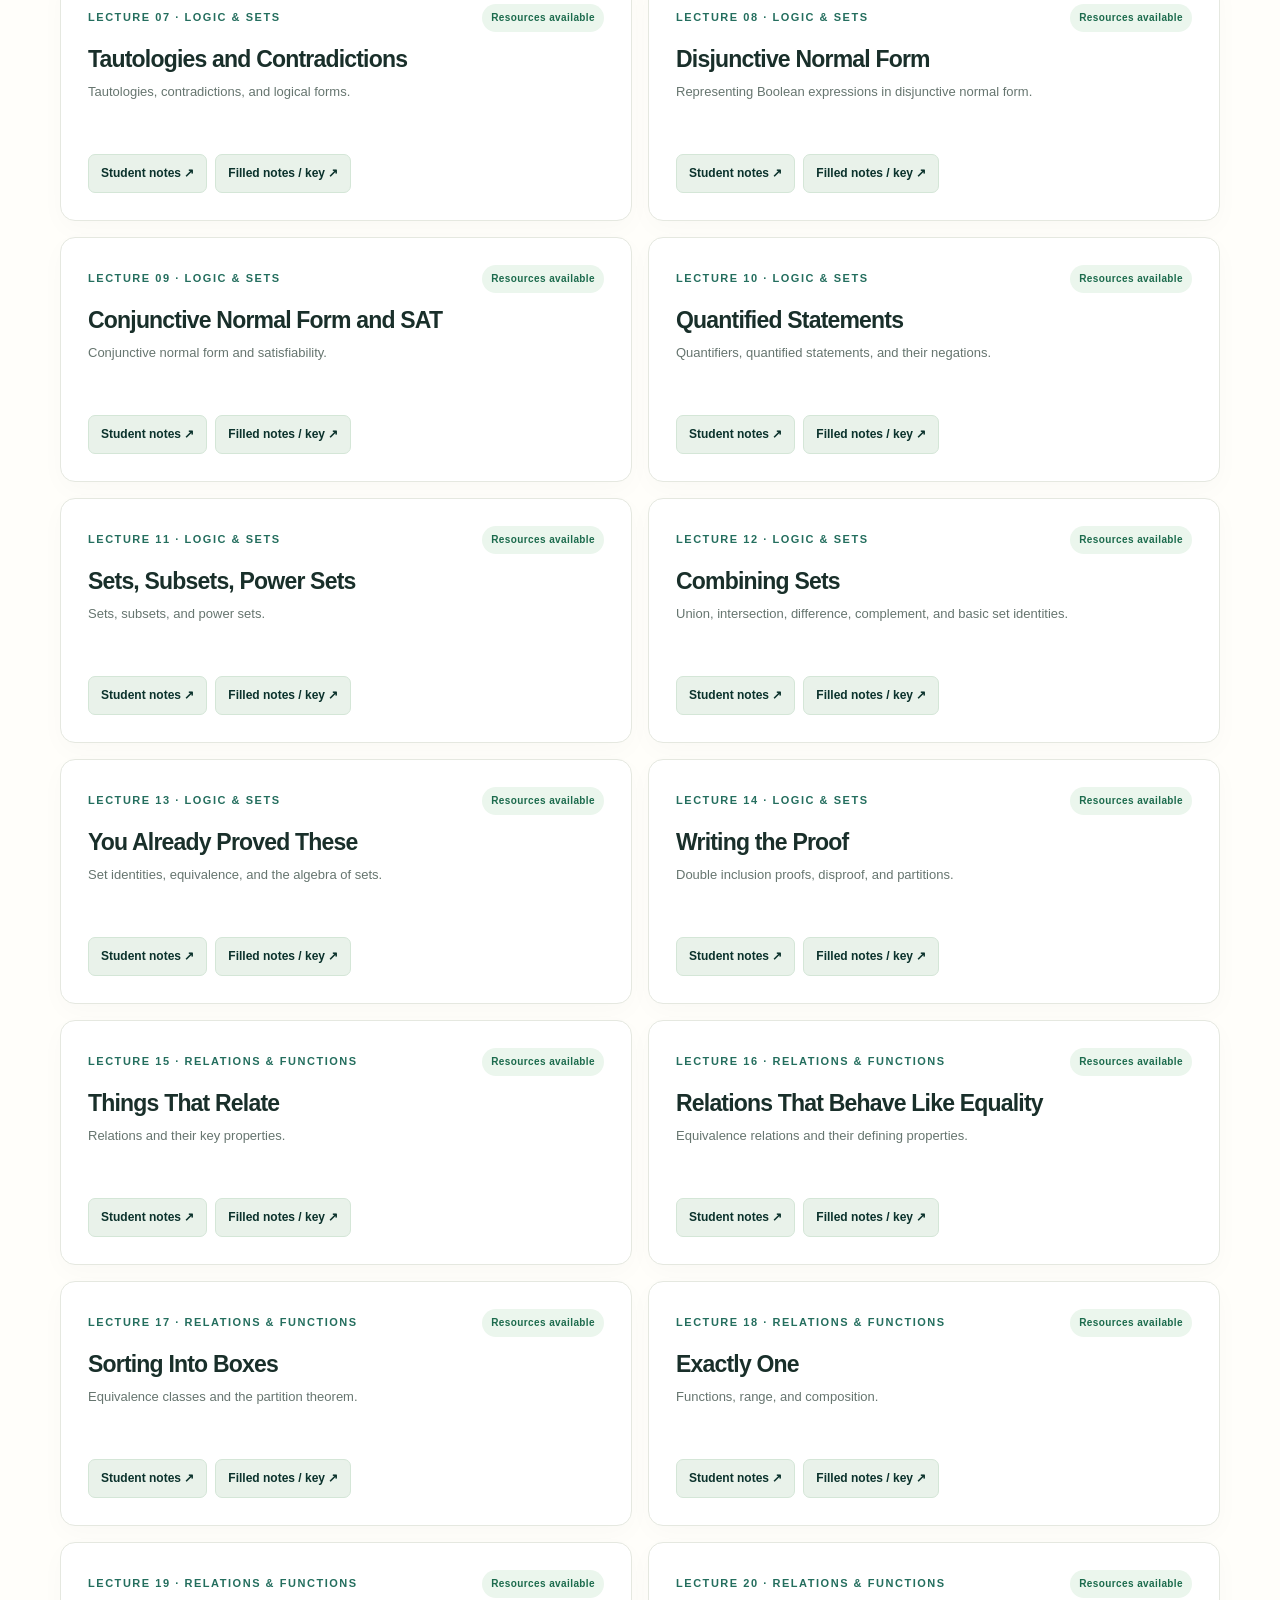
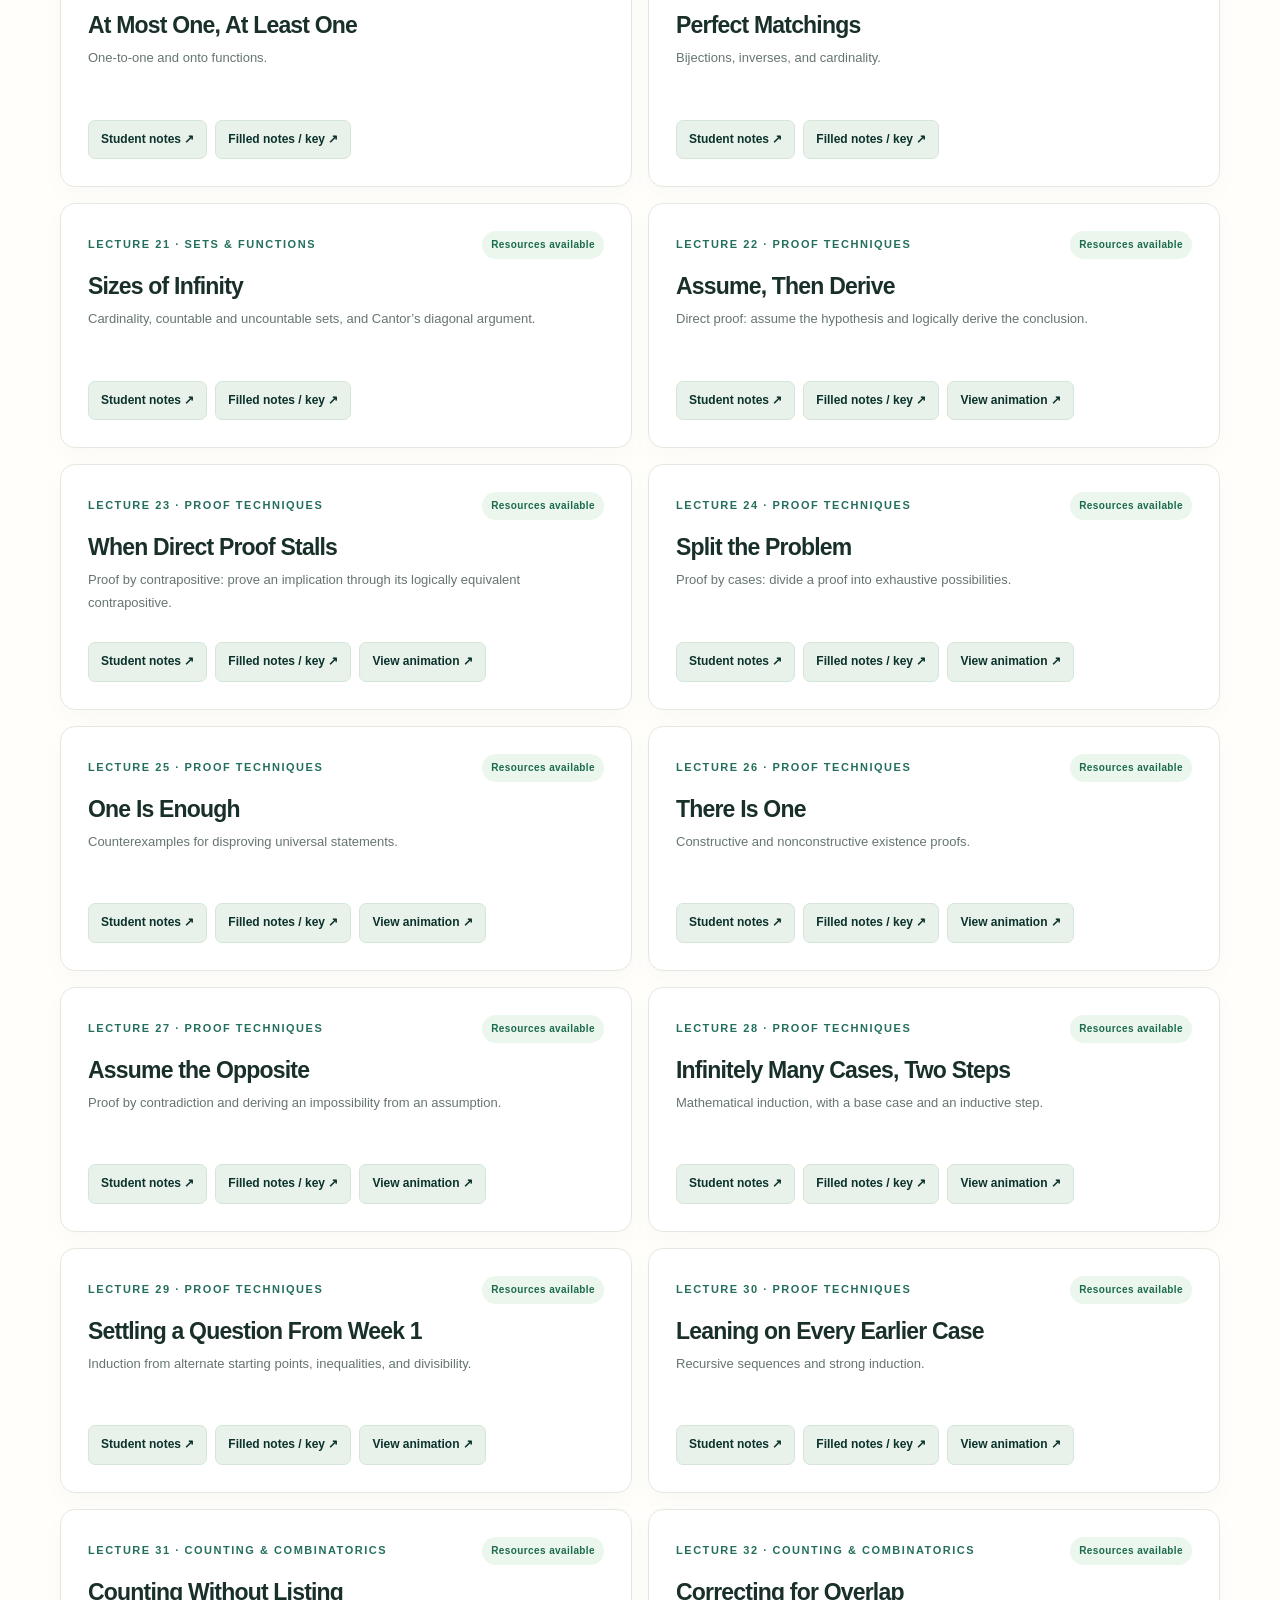
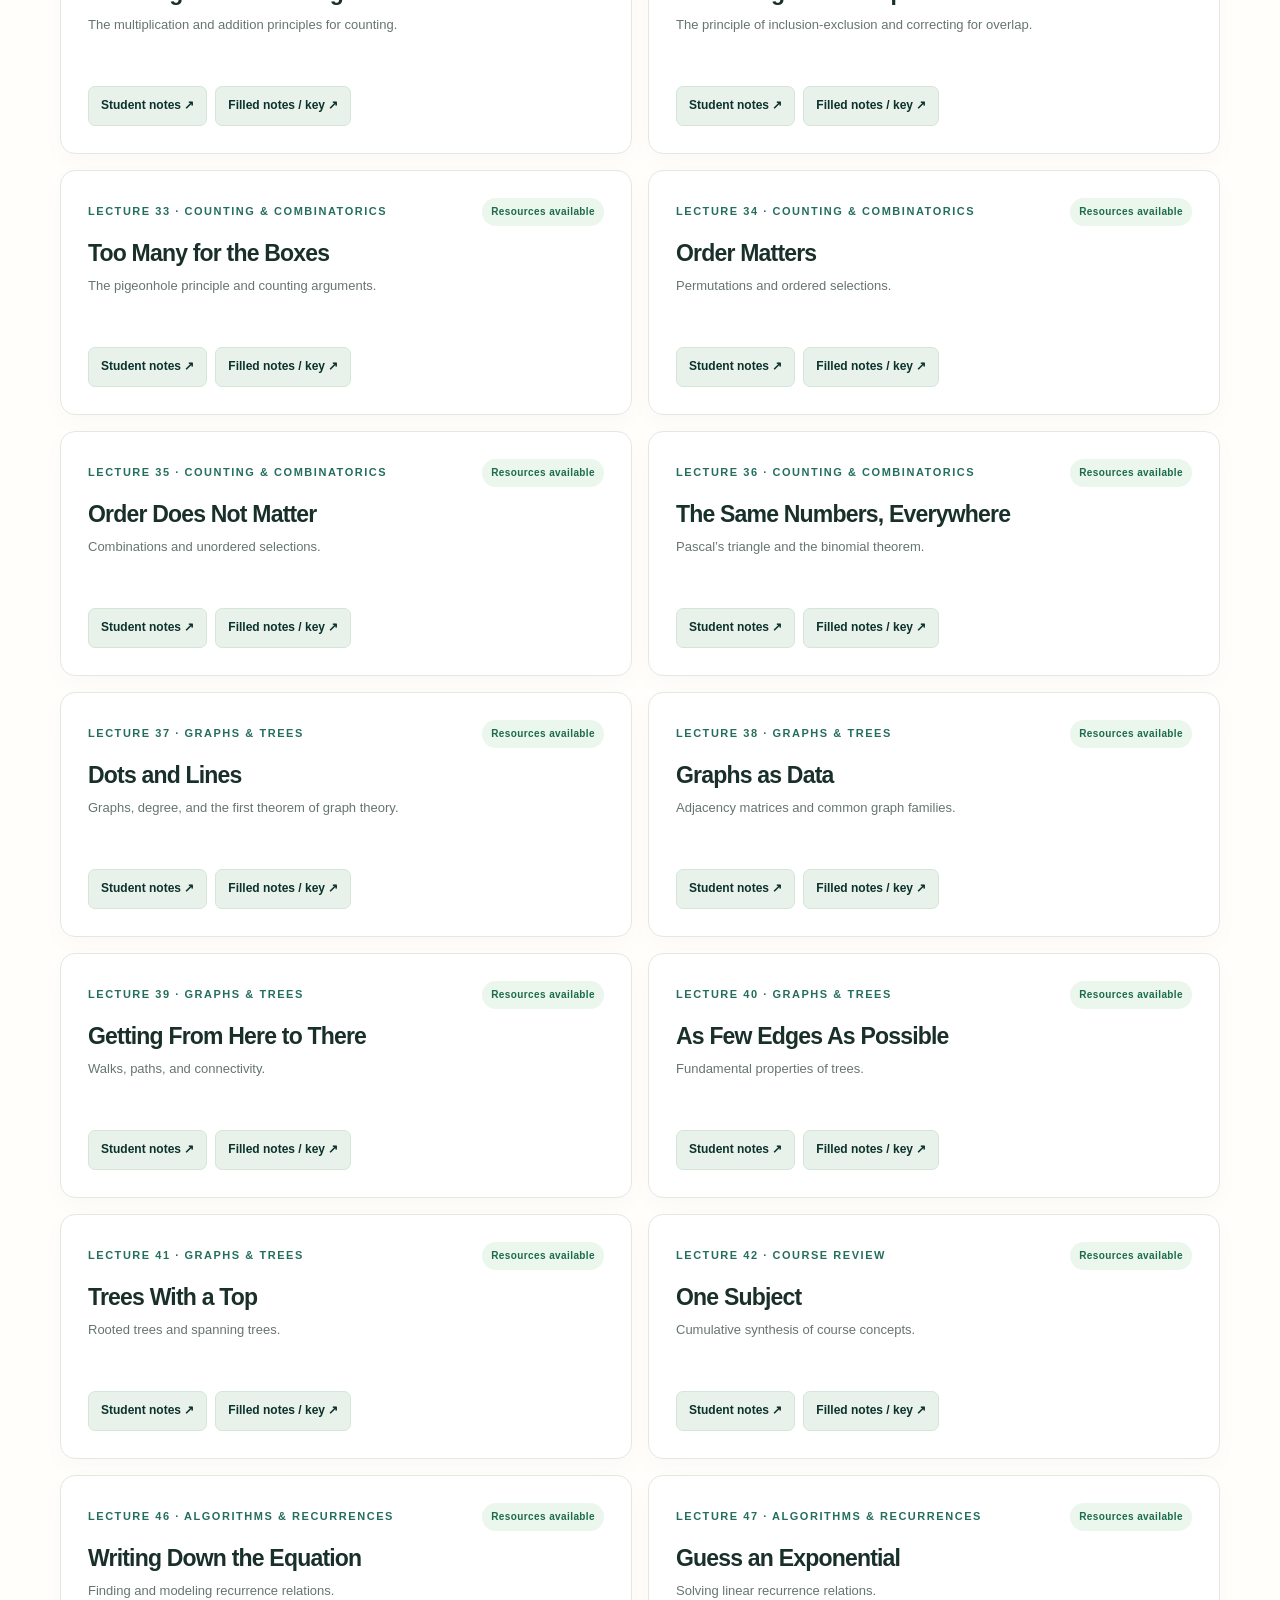
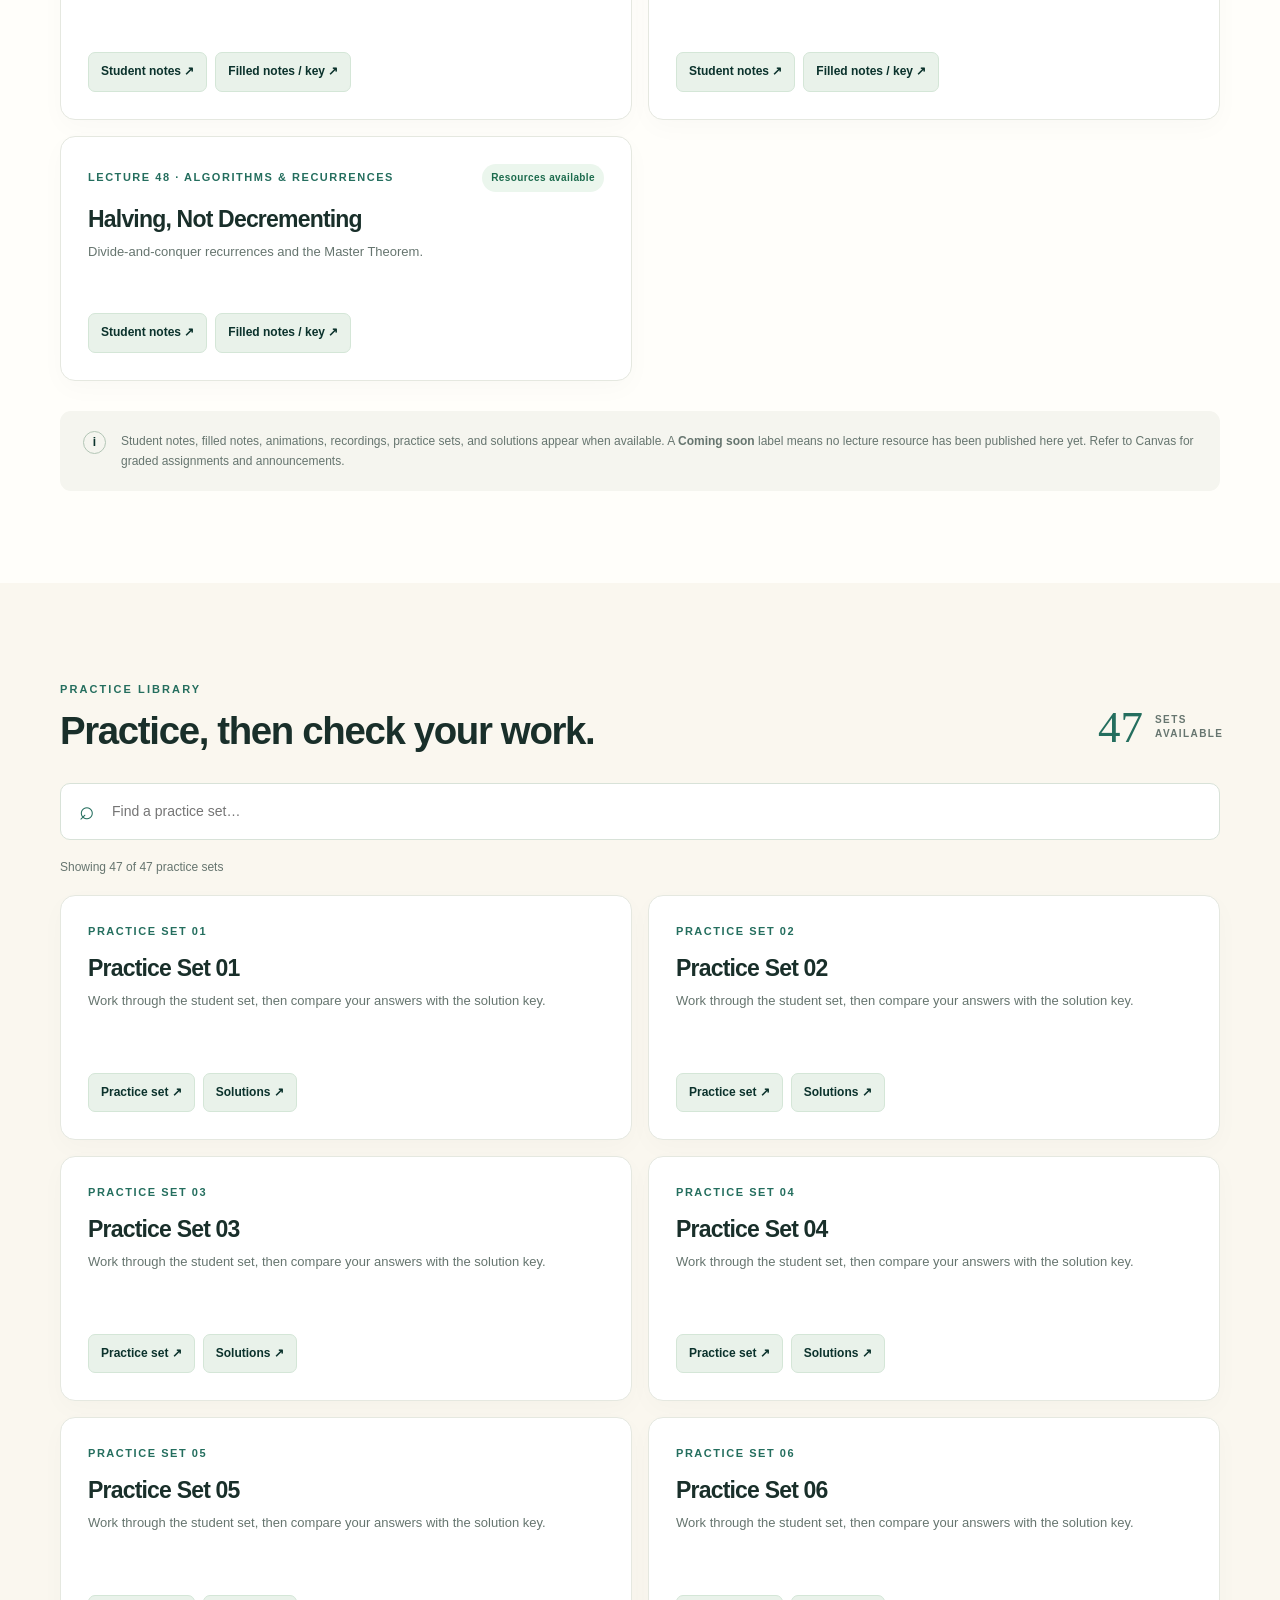
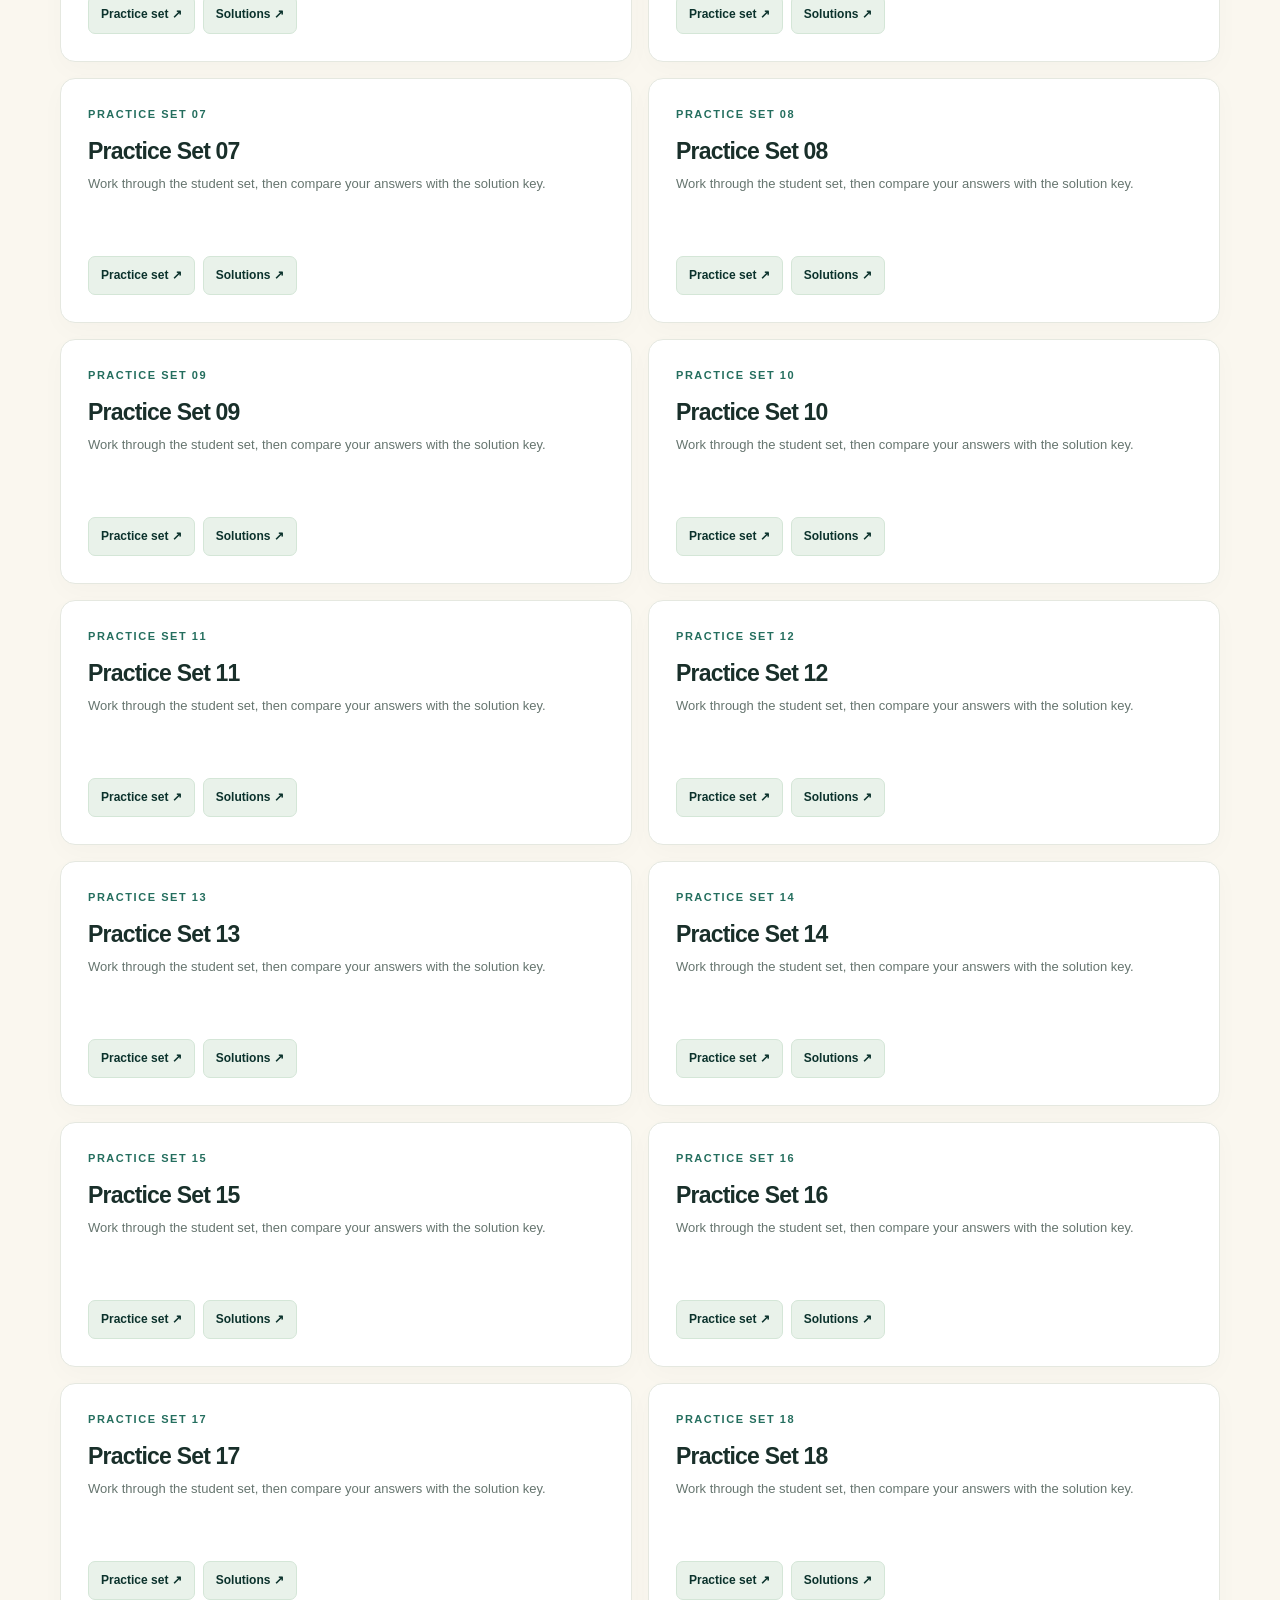
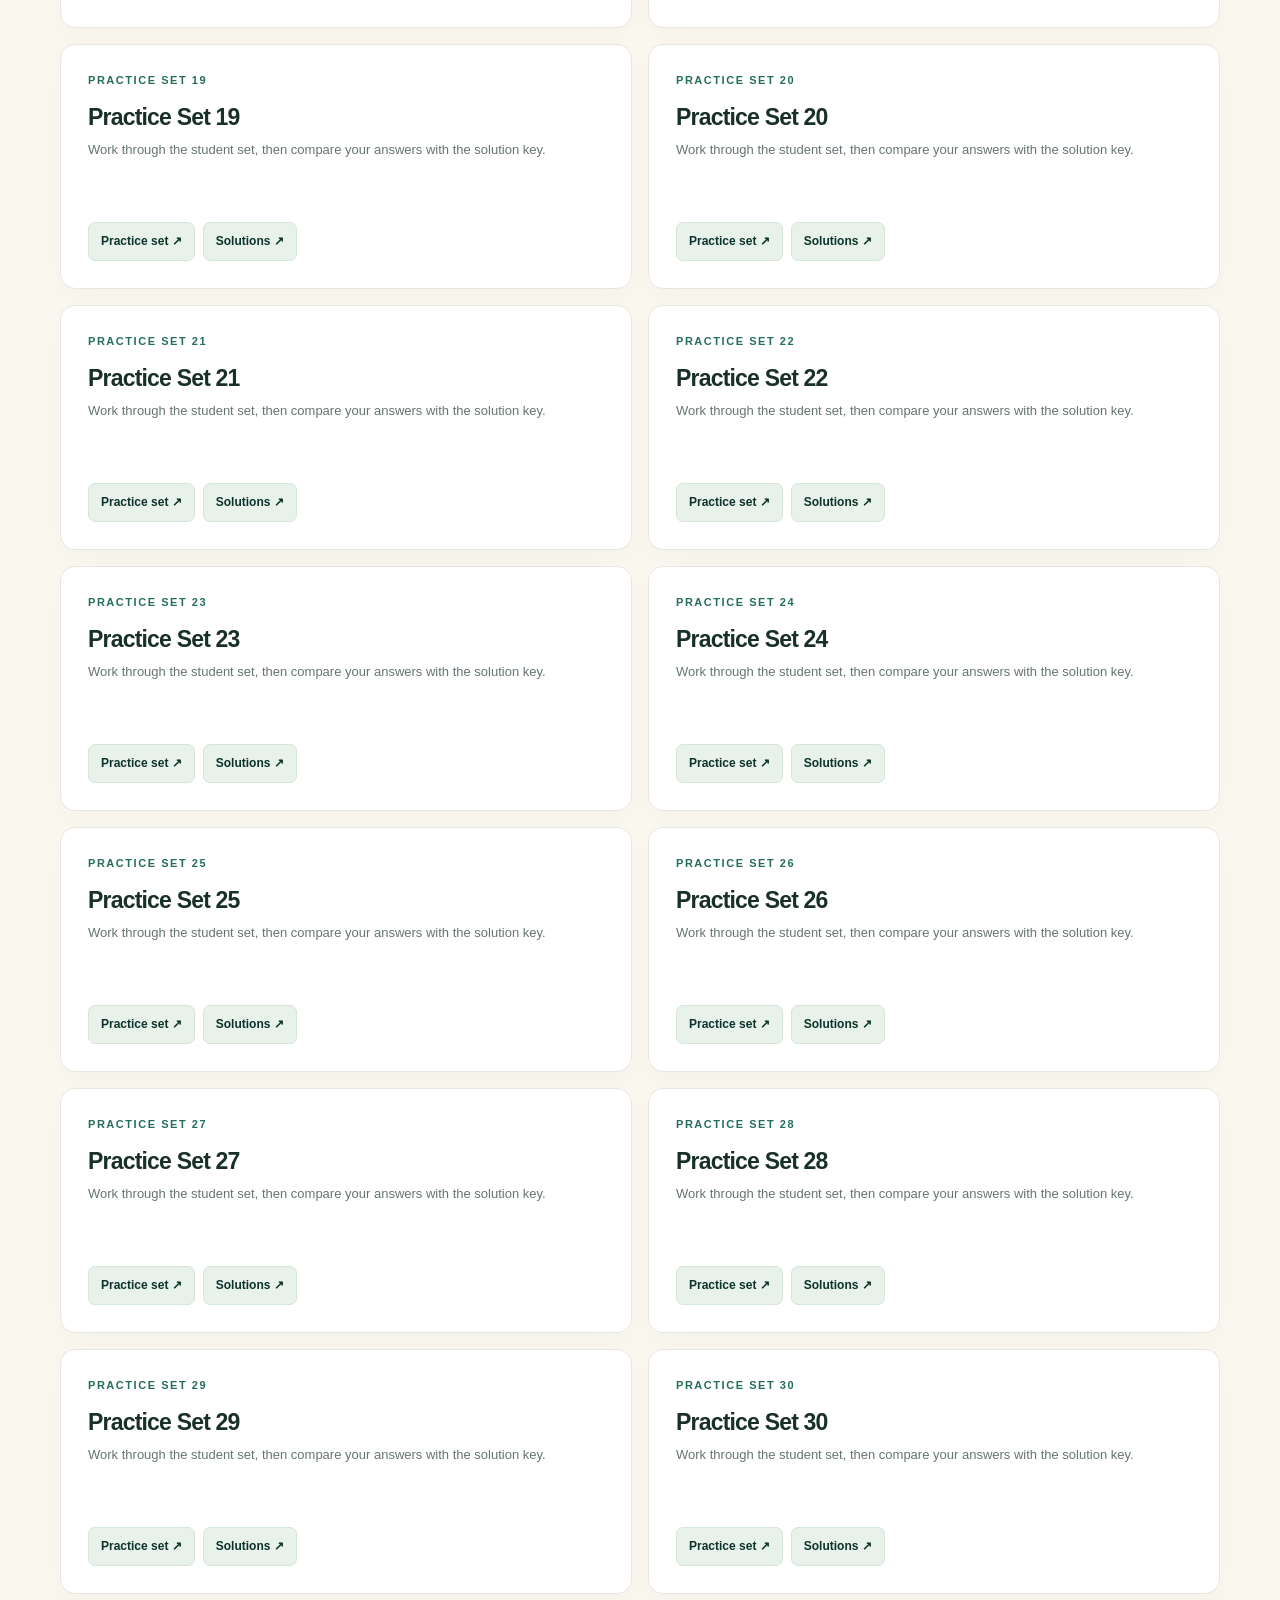
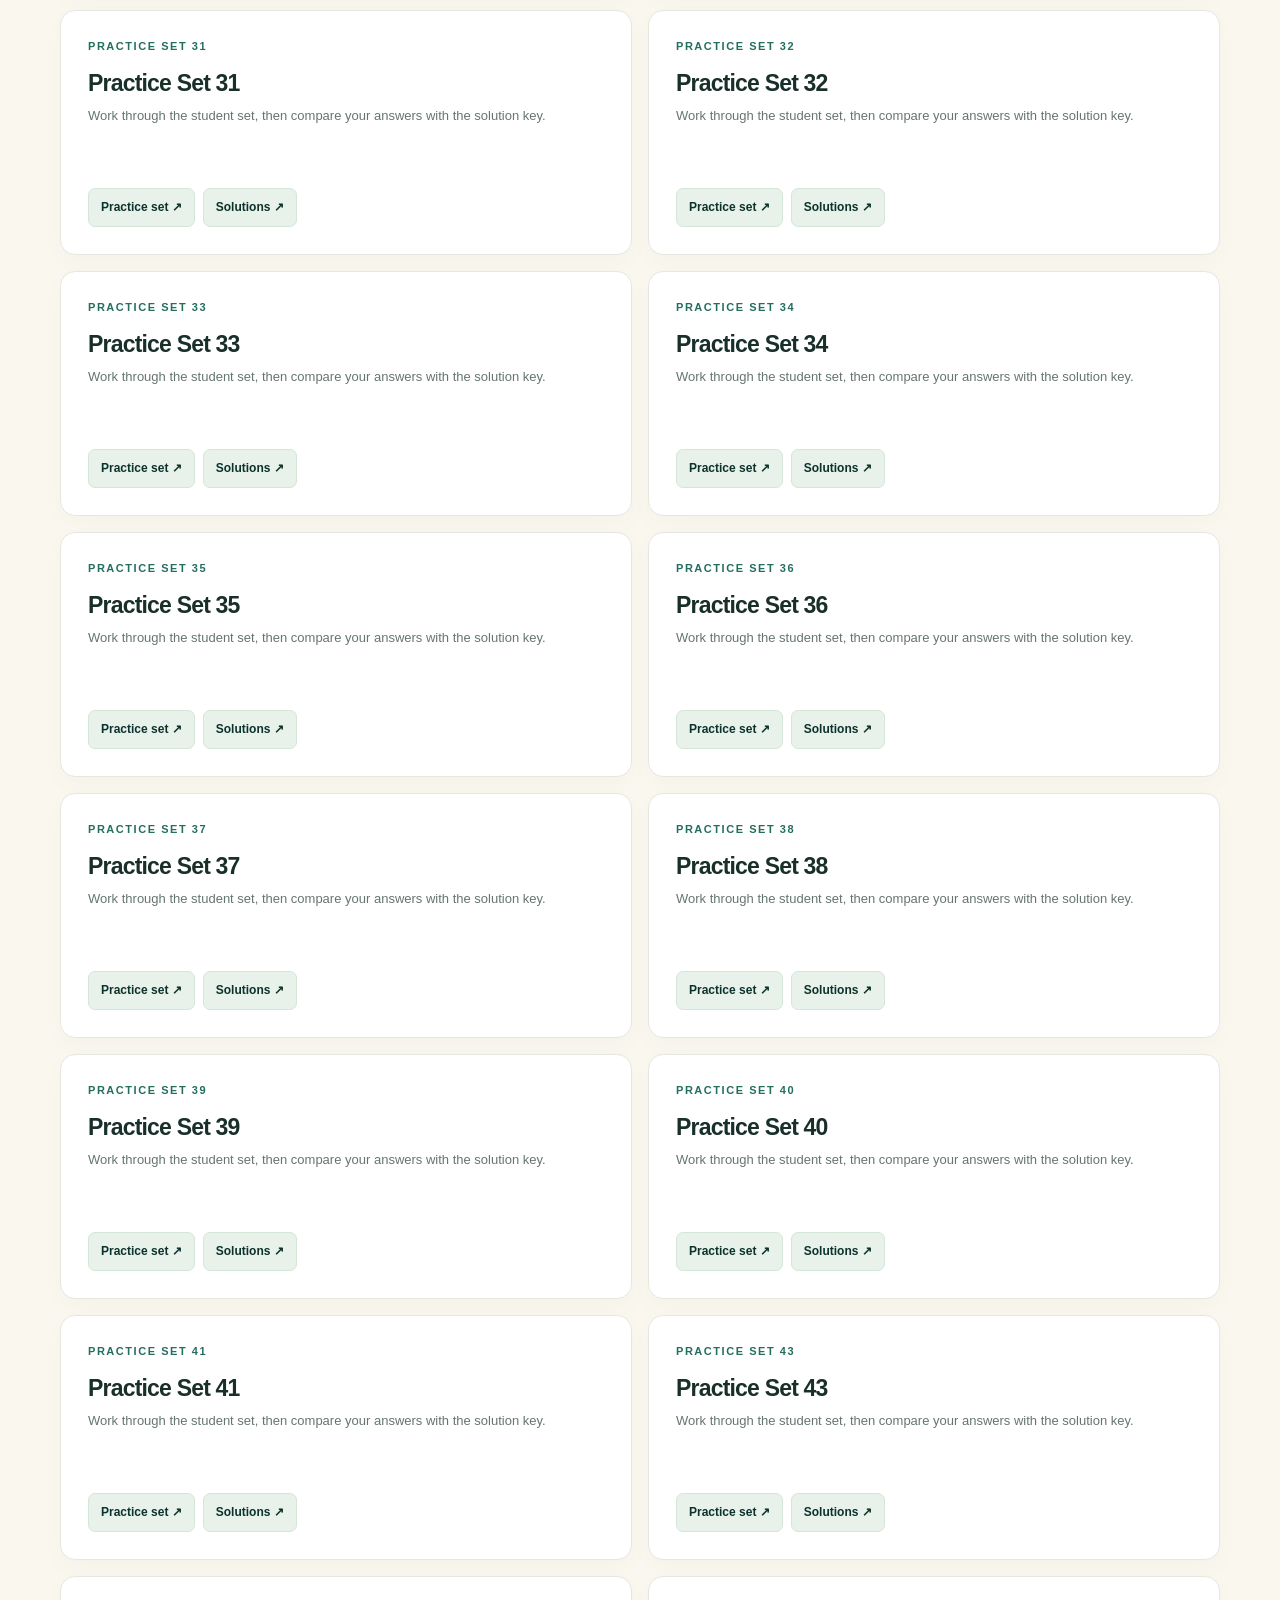
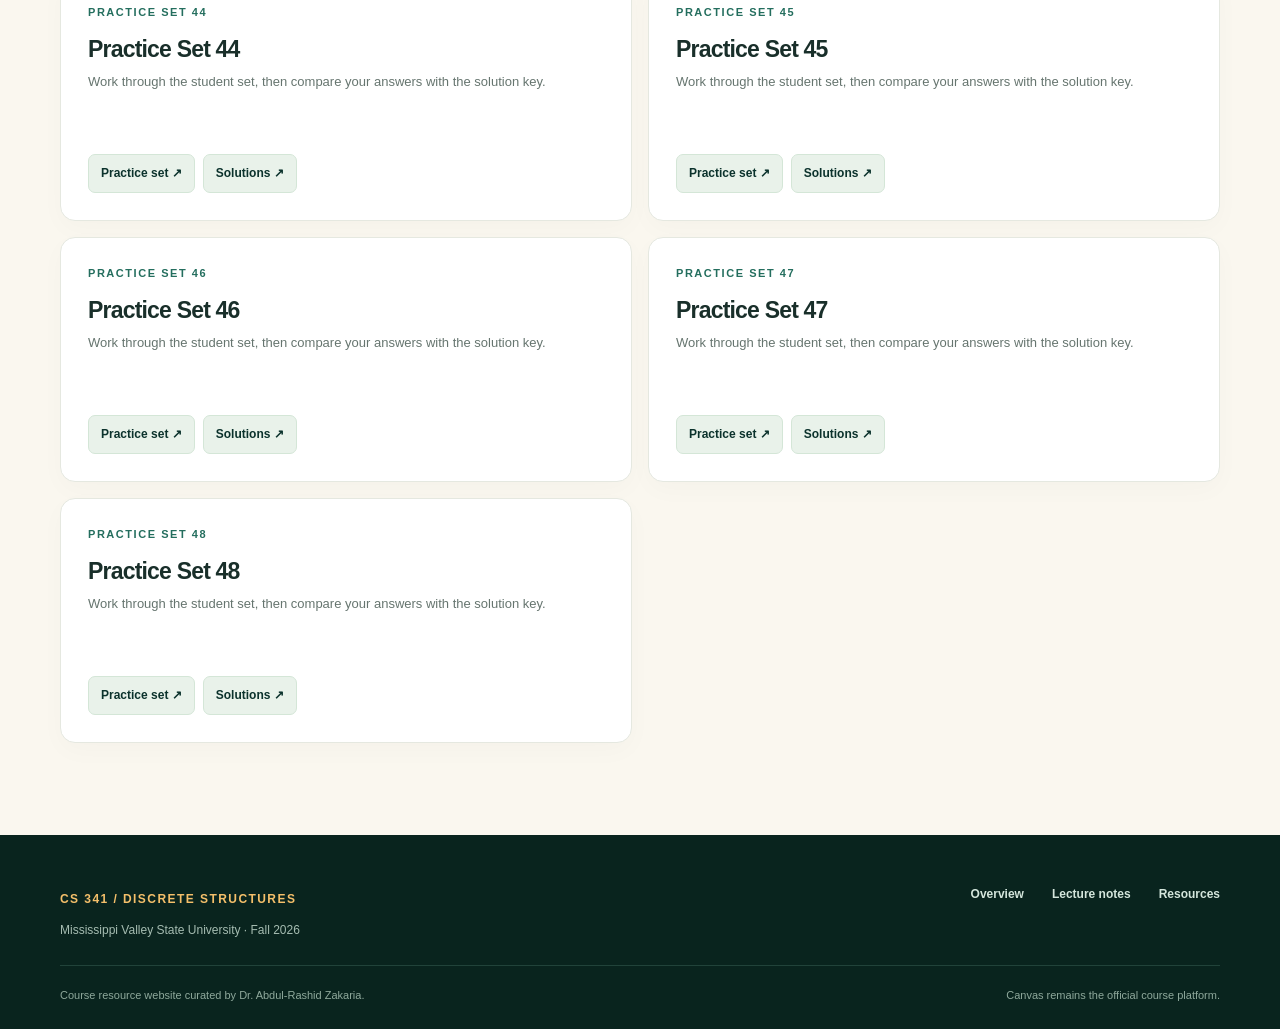
==== commit 4d3b98fa: "Add lecture keys and practice set solutions" ====
--- a/lectures.html
+++ b/lectures.html
@@ -2,7 +2,7 @@
 <html lang="en"><head>
 <meta charset="utf-8"><meta name="viewport" content="width=device-width,initial-scale=1">
 <meta name="theme-color" content="#0c302b">
-<meta name="description" content="Search lecture notes, interactive animations, slides, and recordings for CS 341 Discrete Structures.">
+<meta name="description" content="Search CS 341 lecture notes, filled keys, interactive animations, practice sets, and solutions.">
 <title>Lecture Notes | CS 341 · Discrete Structures</title>
 <link rel="icon" href="assets/favicon.svg" type="image/svg+xml">
 <link rel="stylesheet" href="assets/css/styles.css">
@@ -20,12 +20,16 @@
     </nav>
   </div>
 </header>
-<main id="main"><section class="inner-hero"><div class="shell"><span class="eyebrow on-dark">COURSE MATERIALS</span><h1>Lecture notes<span class="accent-period">.</span></h1><p>One searchable catalog for course notes, interactive animations, lecture slides, and video recordings.</p><div class="inner-hero-decoration" aria-hidden="true">∴</div></div></section>
+<main id="main"><section class="inner-hero"><div class="shell"><span class="eyebrow on-dark">COURSE MATERIALS</span><h1>Lecture notes<span class="accent-period">.</span></h1><p>Browse student and filled notes, interactive animations, and the practice sets with their solutions.</p><a class="button button-gold" href="#practice-sets">Browse practice sets <span aria-hidden="true">↓</span></a><div class="inner-hero-decoration" aria-hidden="true">∴</div></div></section>
 <section class="section library-section"><div class="shell"><div class="library-intro"><div><span class="eyebrow">YOUR LECTURE LIBRARY</span><h2>Find what you're working on.</h2></div><div class="library-stat"><strong id="lecture-count">—</strong><span>LECTURES LISTED</span></div></div>
 <div class="library-toolbar"><label class="search-field"><span aria-hidden="true">⌕</span><span class="visually-hidden">Search lectures</span><input type="search" id="lecture-search" placeholder="Search lectures, topics, or keywords…" autocomplete="off"></label><label class="filter-field"><span class="visually-hidden">Filter by topic</span><select id="lecture-filter"><option value="all">All topics</option></select></label></div>
 <div class="results-bar"><span id="lecture-results" aria-live="polite">Loading lectures…</span><button type="button" class="reset-button" id="reset-filters">Clear filters ↺</button></div>
 <div class="lecture-grid" id="lecture-list"><div class="empty-state">Loading the lecture index…</div></div>
-<div class="library-footnote"><span class="footnote-icon">i</span><p>Notes, animations, and recordings appear only when a working link has been added. A <strong>Coming soon</strong> label means no course file has been published here yet. Refer to Canvas for graded assignments and announcements.</p></div></div></section></main>
+<div class="library-footnote"><span class="footnote-icon">i</span><p>Student notes, filled notes, animations, recordings, practice sets, and solutions appear when available. A <strong>Coming soon</strong> label means no lecture resource has been published here yet. Refer to Canvas for graded assignments and announcements.</p></div></div></section>
+<section class="section practice-library-section section-cream" id="practice-sets"><div class="shell"><div class="library-intro"><div><span class="eyebrow">PRACTICE LIBRARY</span><h2>Practice, then check your work.</h2></div><div class="library-stat"><strong id="practice-count">—</strong><span>SETS AVAILABLE</span></div></div>
+<div class="library-toolbar"><label class="search-field"><span aria-hidden="true">⌕</span><span class="visually-hidden">Search practice sets</span><input type="search" id="practice-search" placeholder="Find a practice set…" autocomplete="off"></label></div>
+<div class="results-bar"><span id="practice-results" aria-live="polite">Loading practice sets…</span></div>
+<div class="lecture-grid" id="practice-list"><div class="empty-state">Loading the practice set index…</div></div></div></section></main>
 <footer class="site-footer">
  <div class="shell footer-inner">
    <div><span class="footer-brand">CS 341 / DISCRETE STRUCTURES</span><p>Mississippi Valley State University · Fall 2026</p></div>
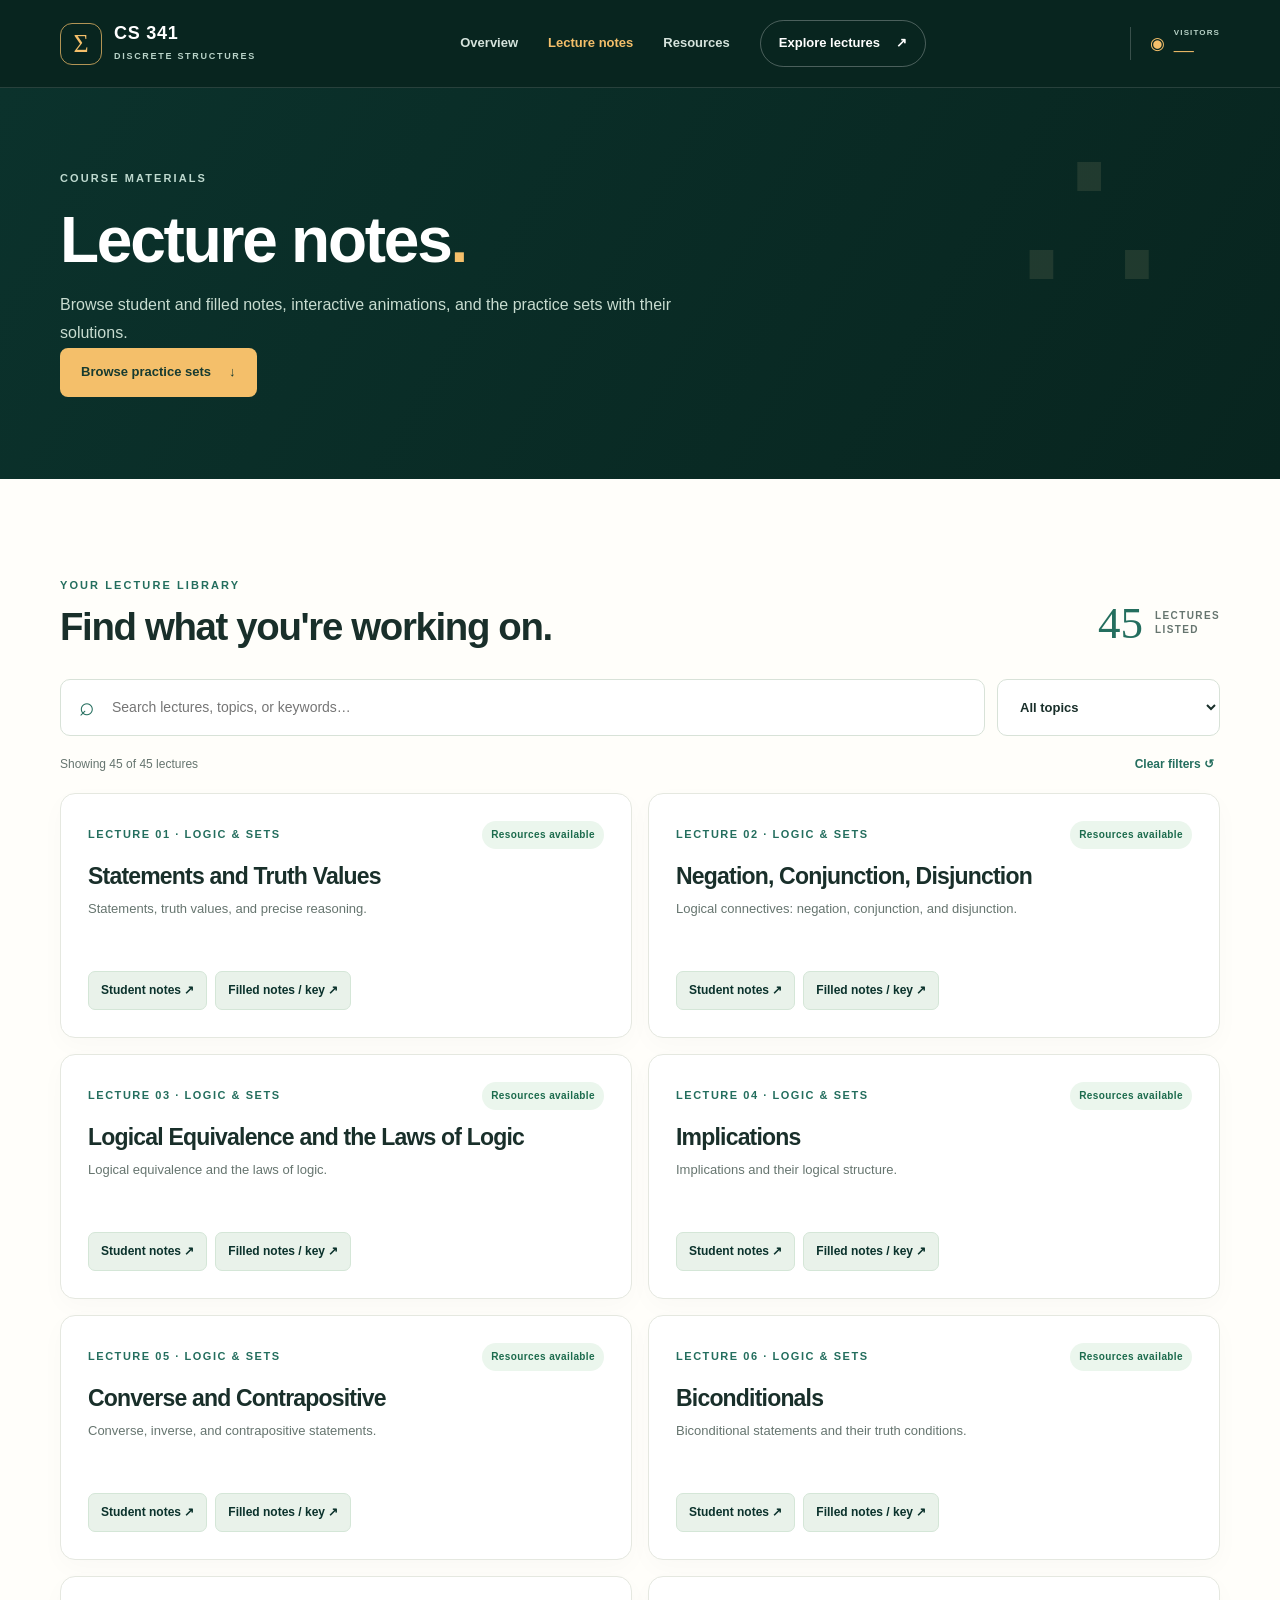
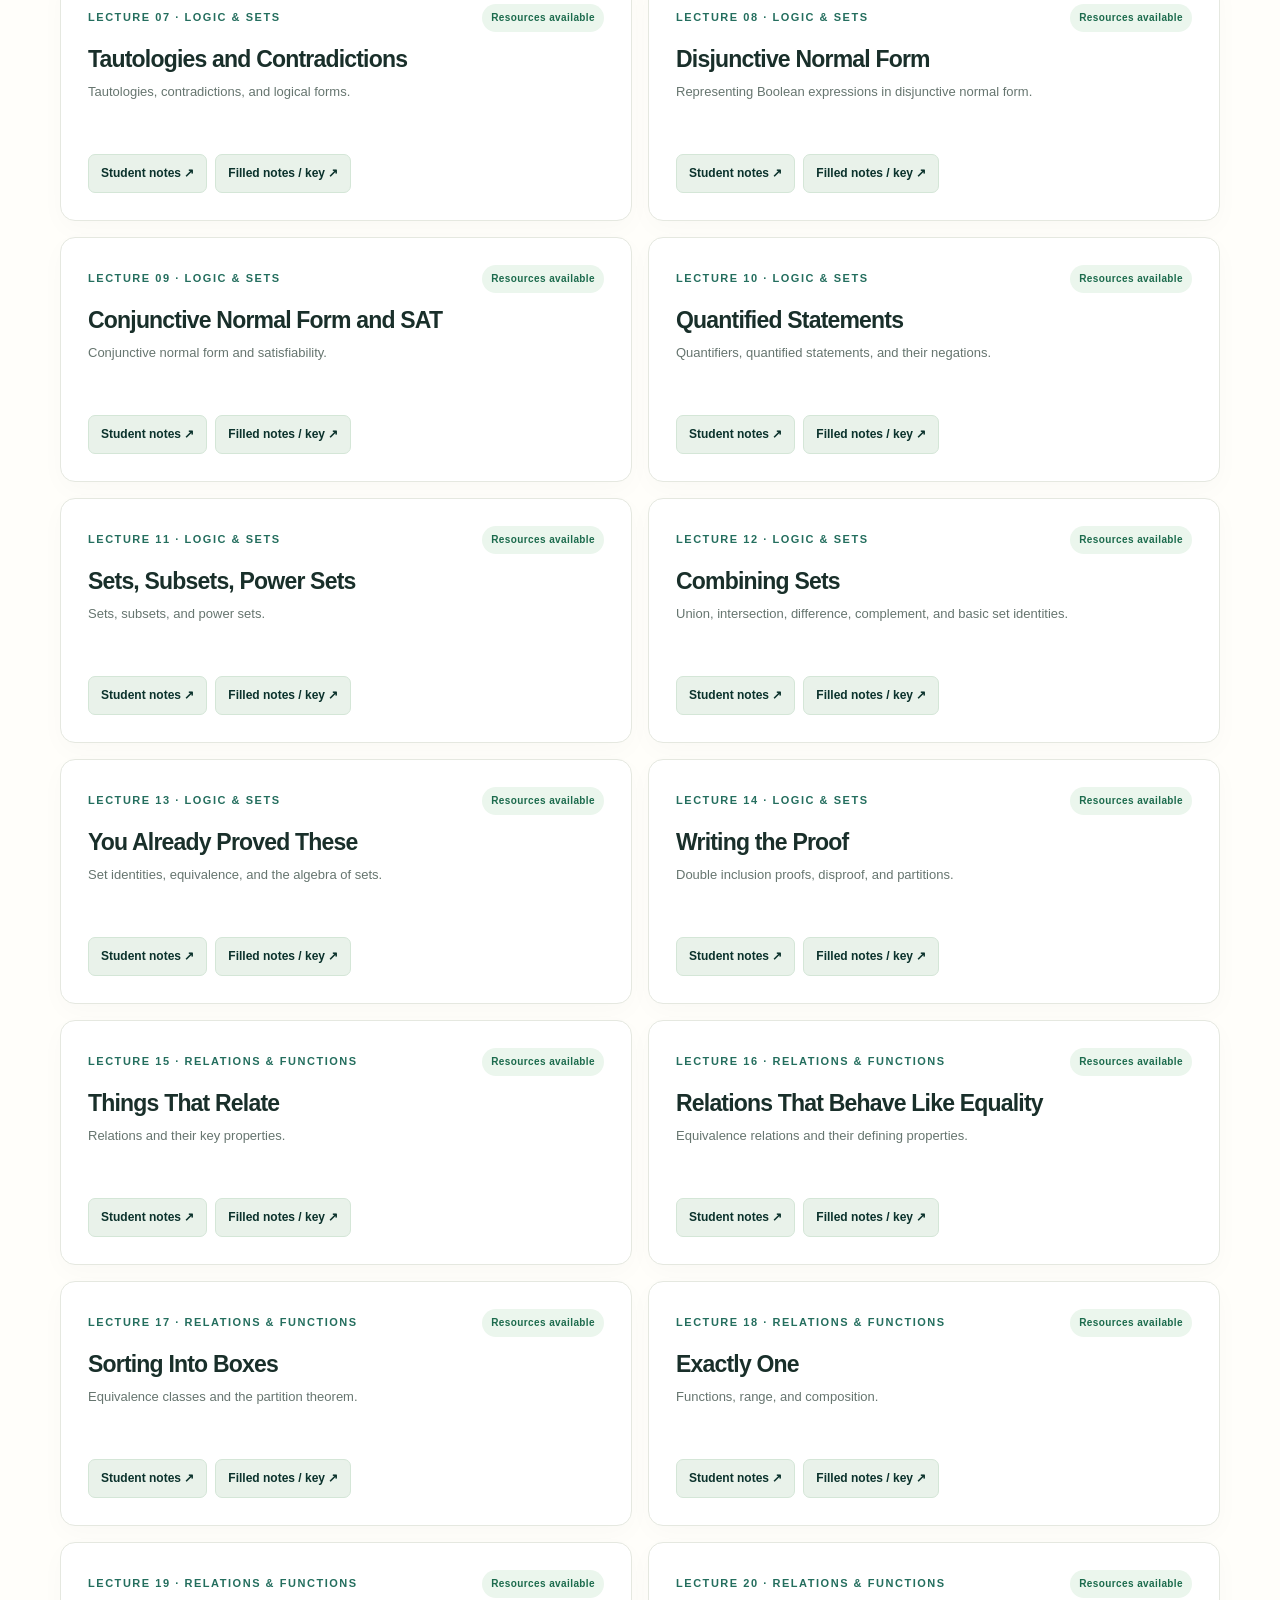
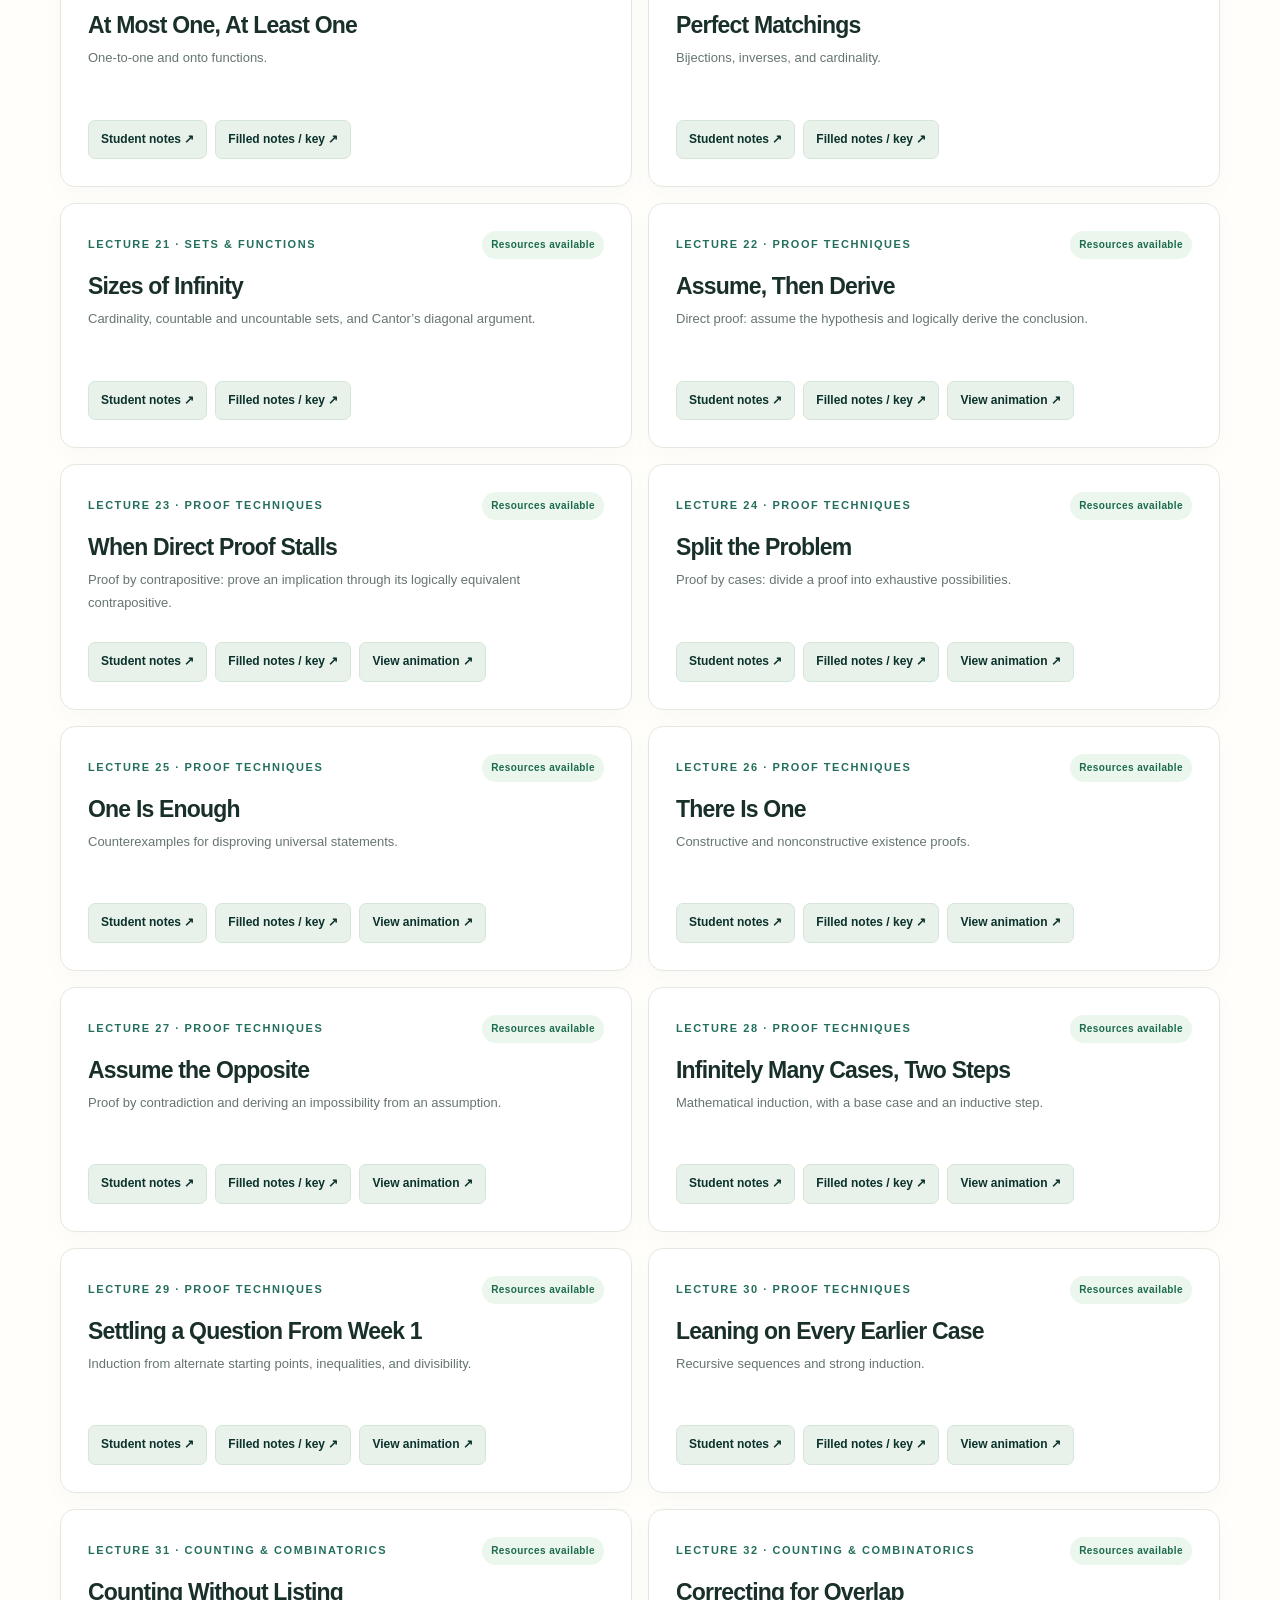
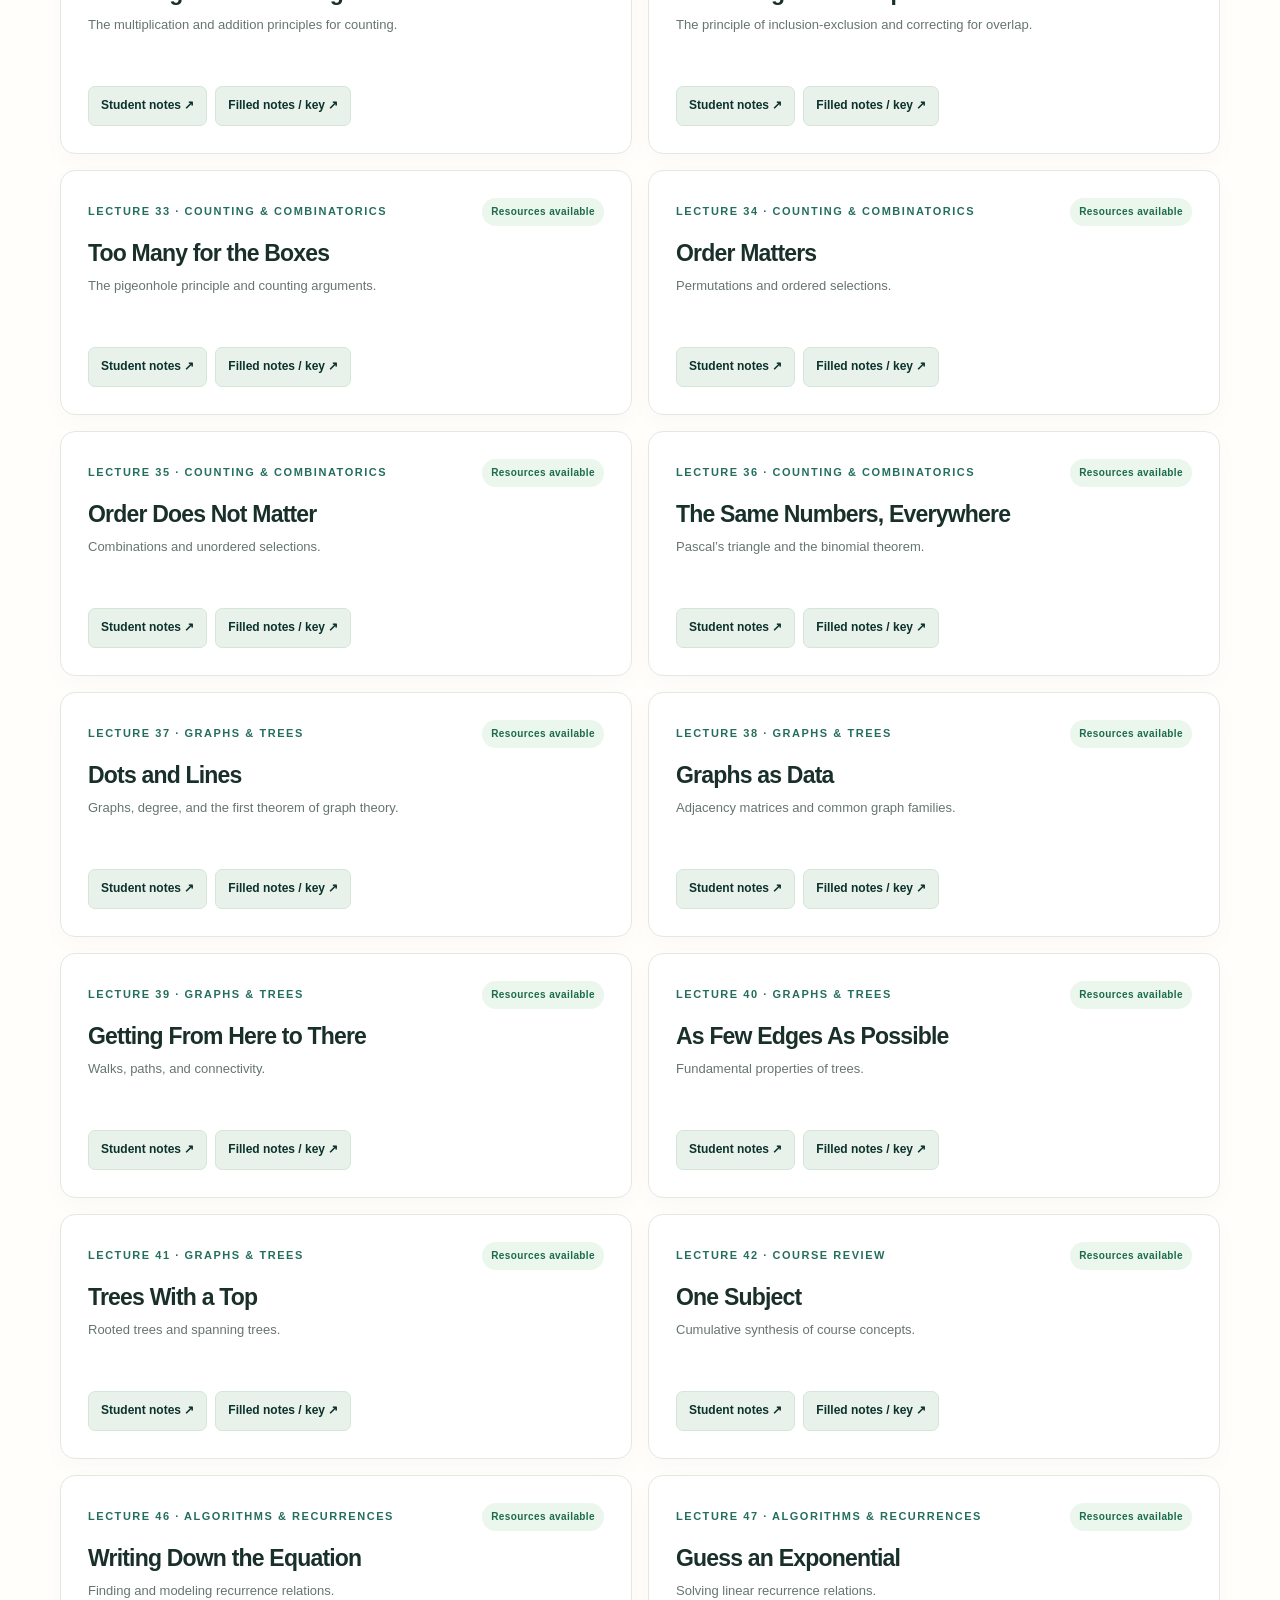
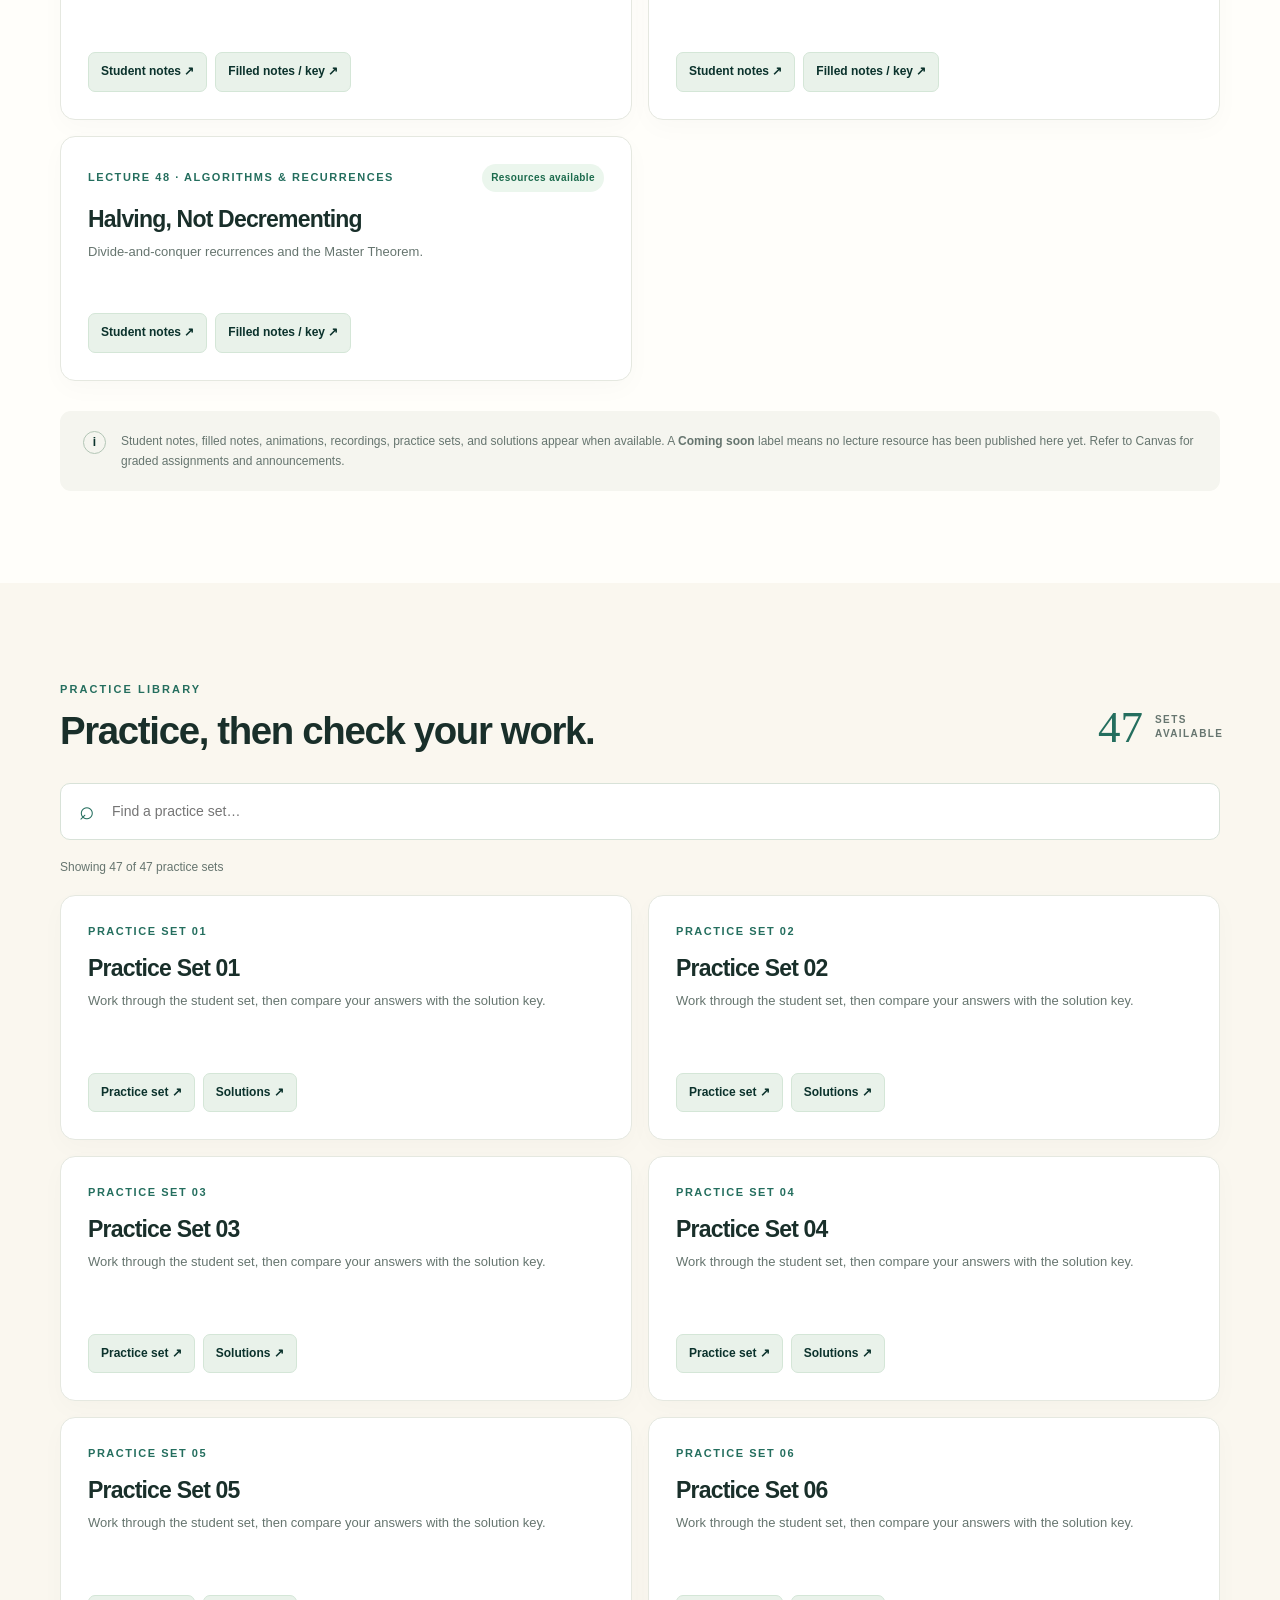
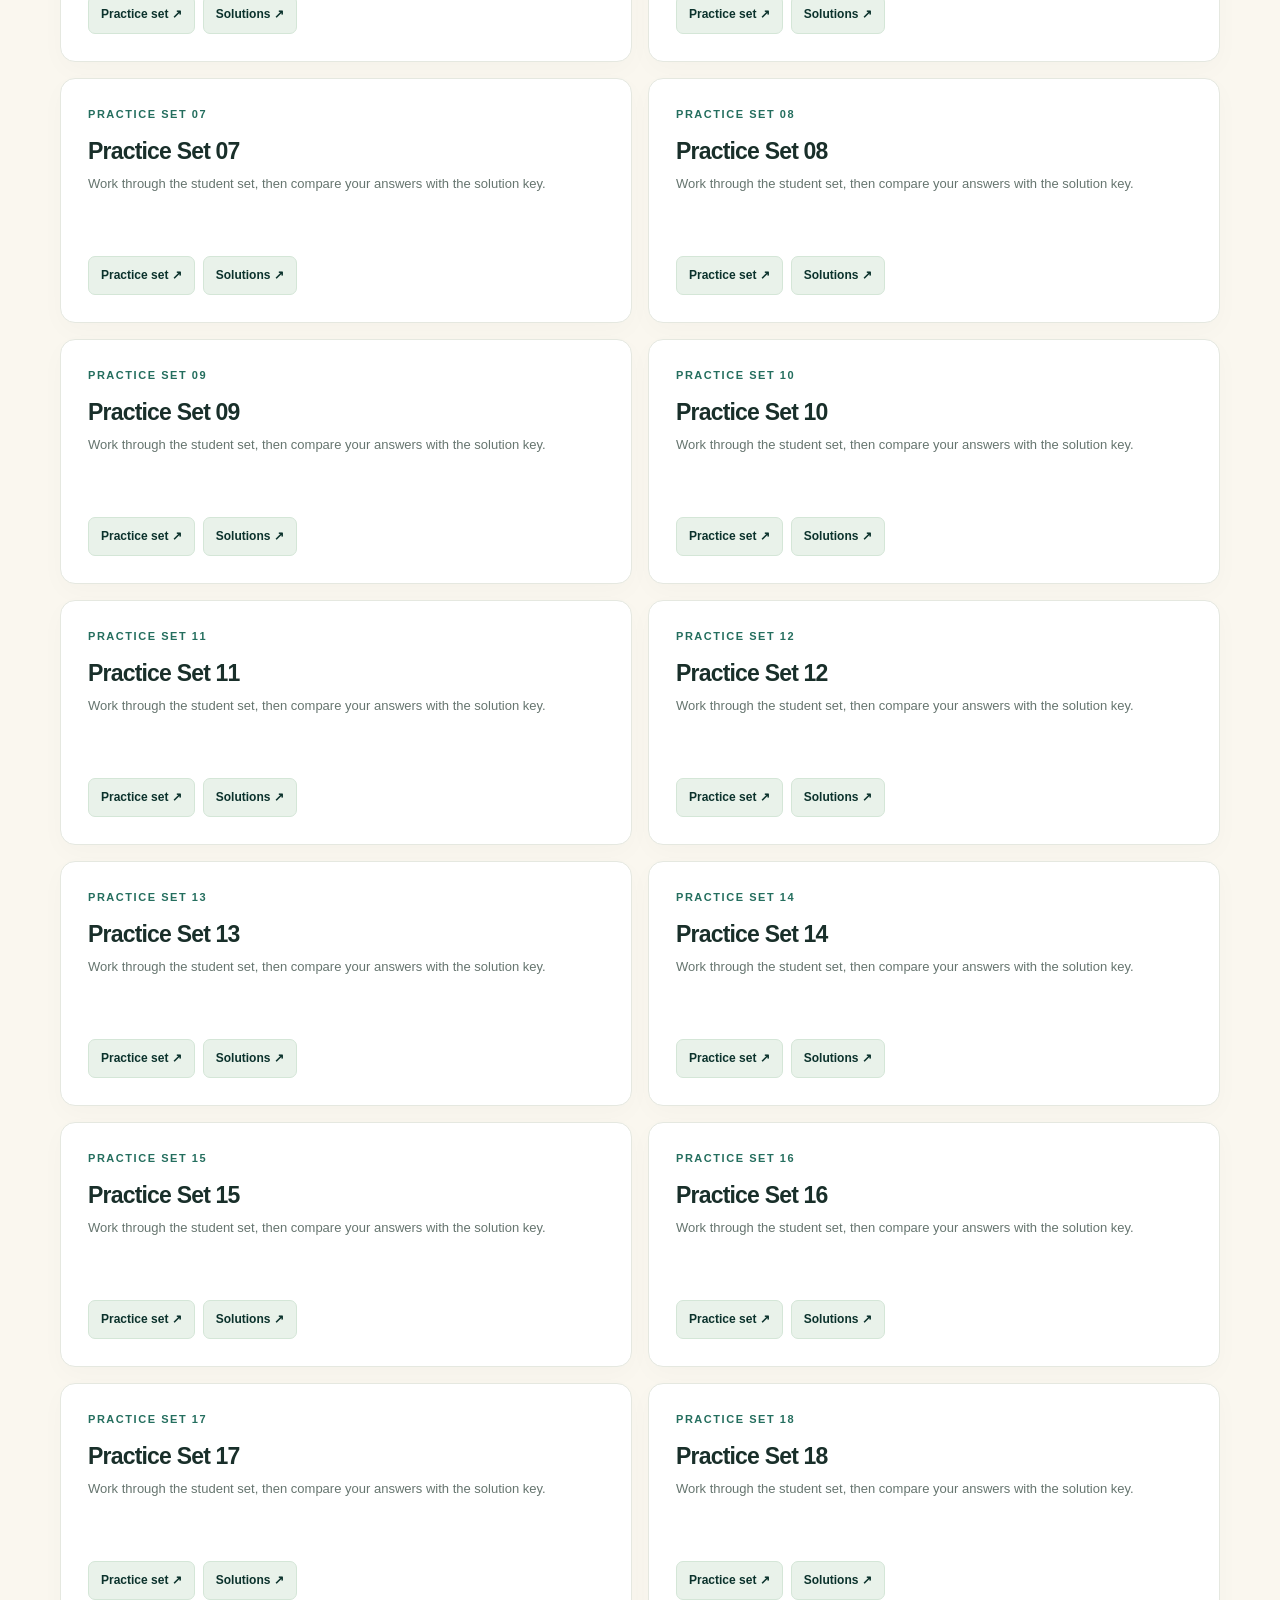
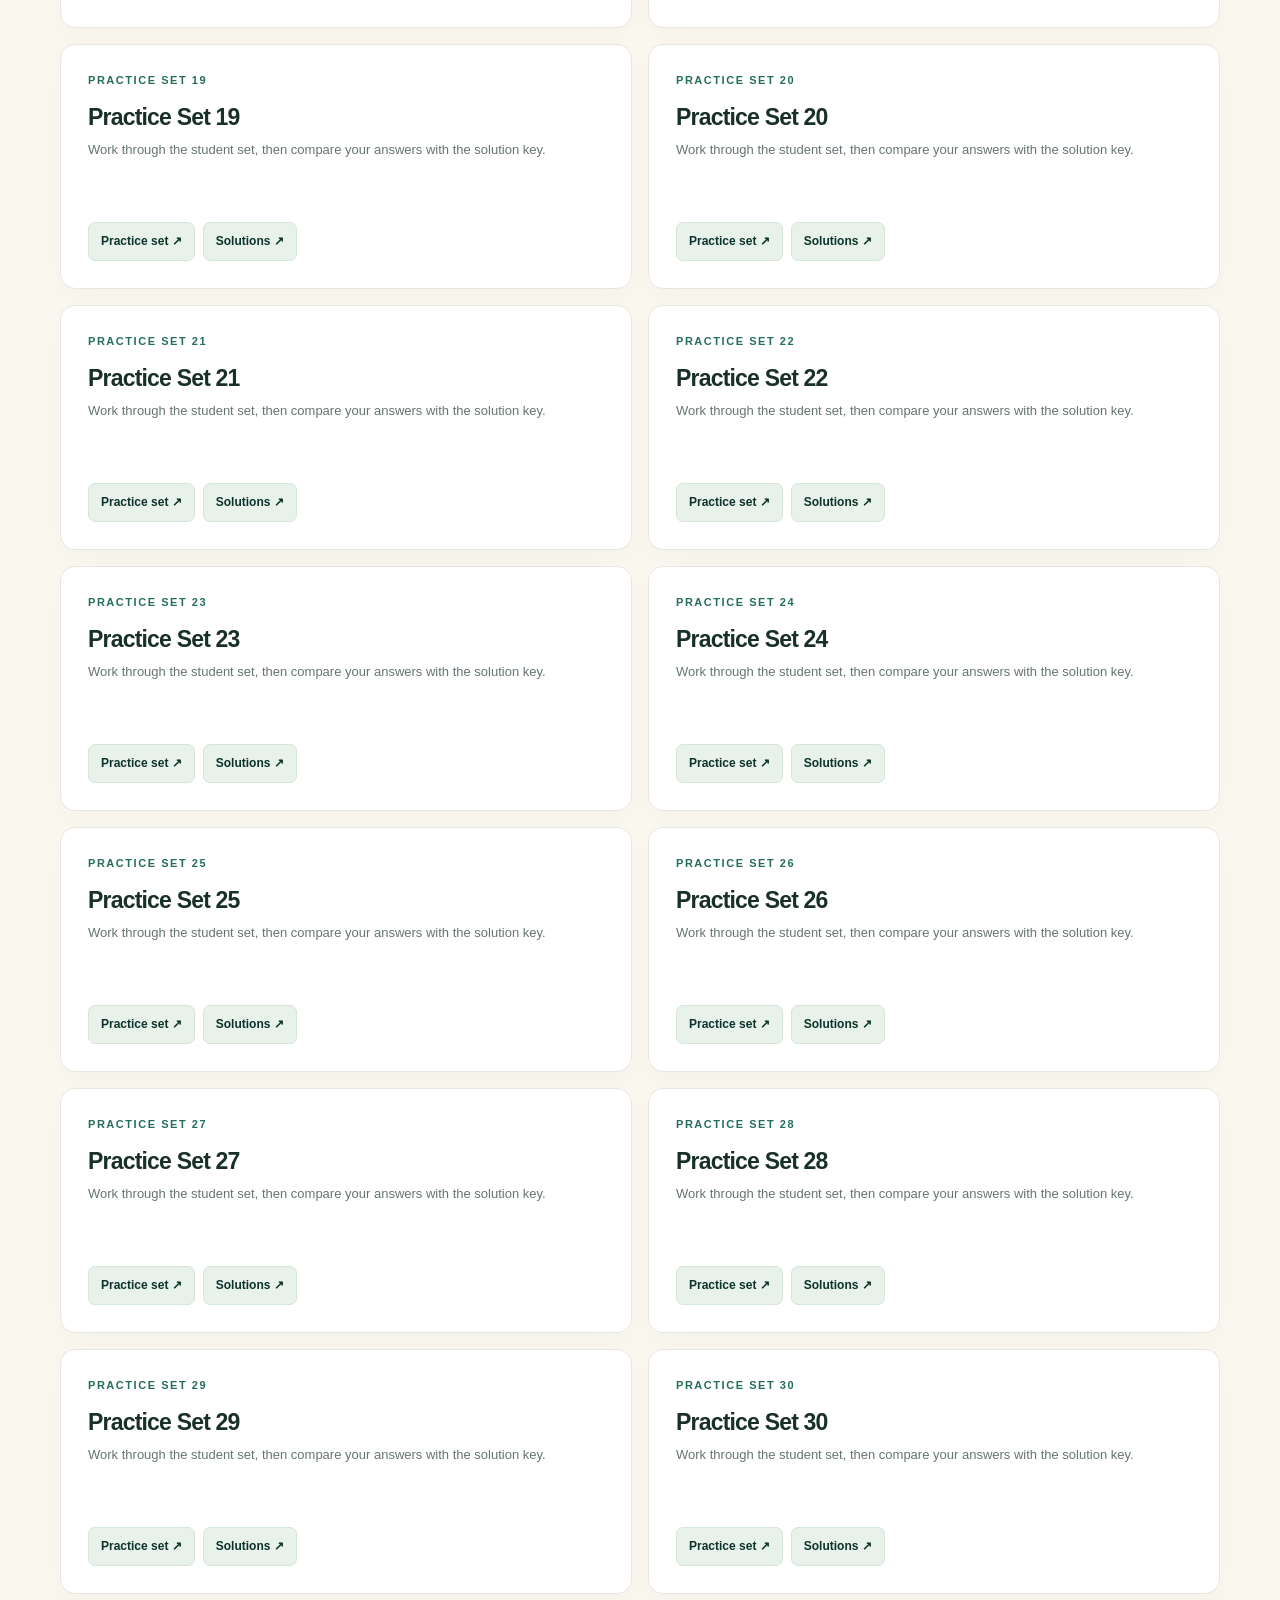
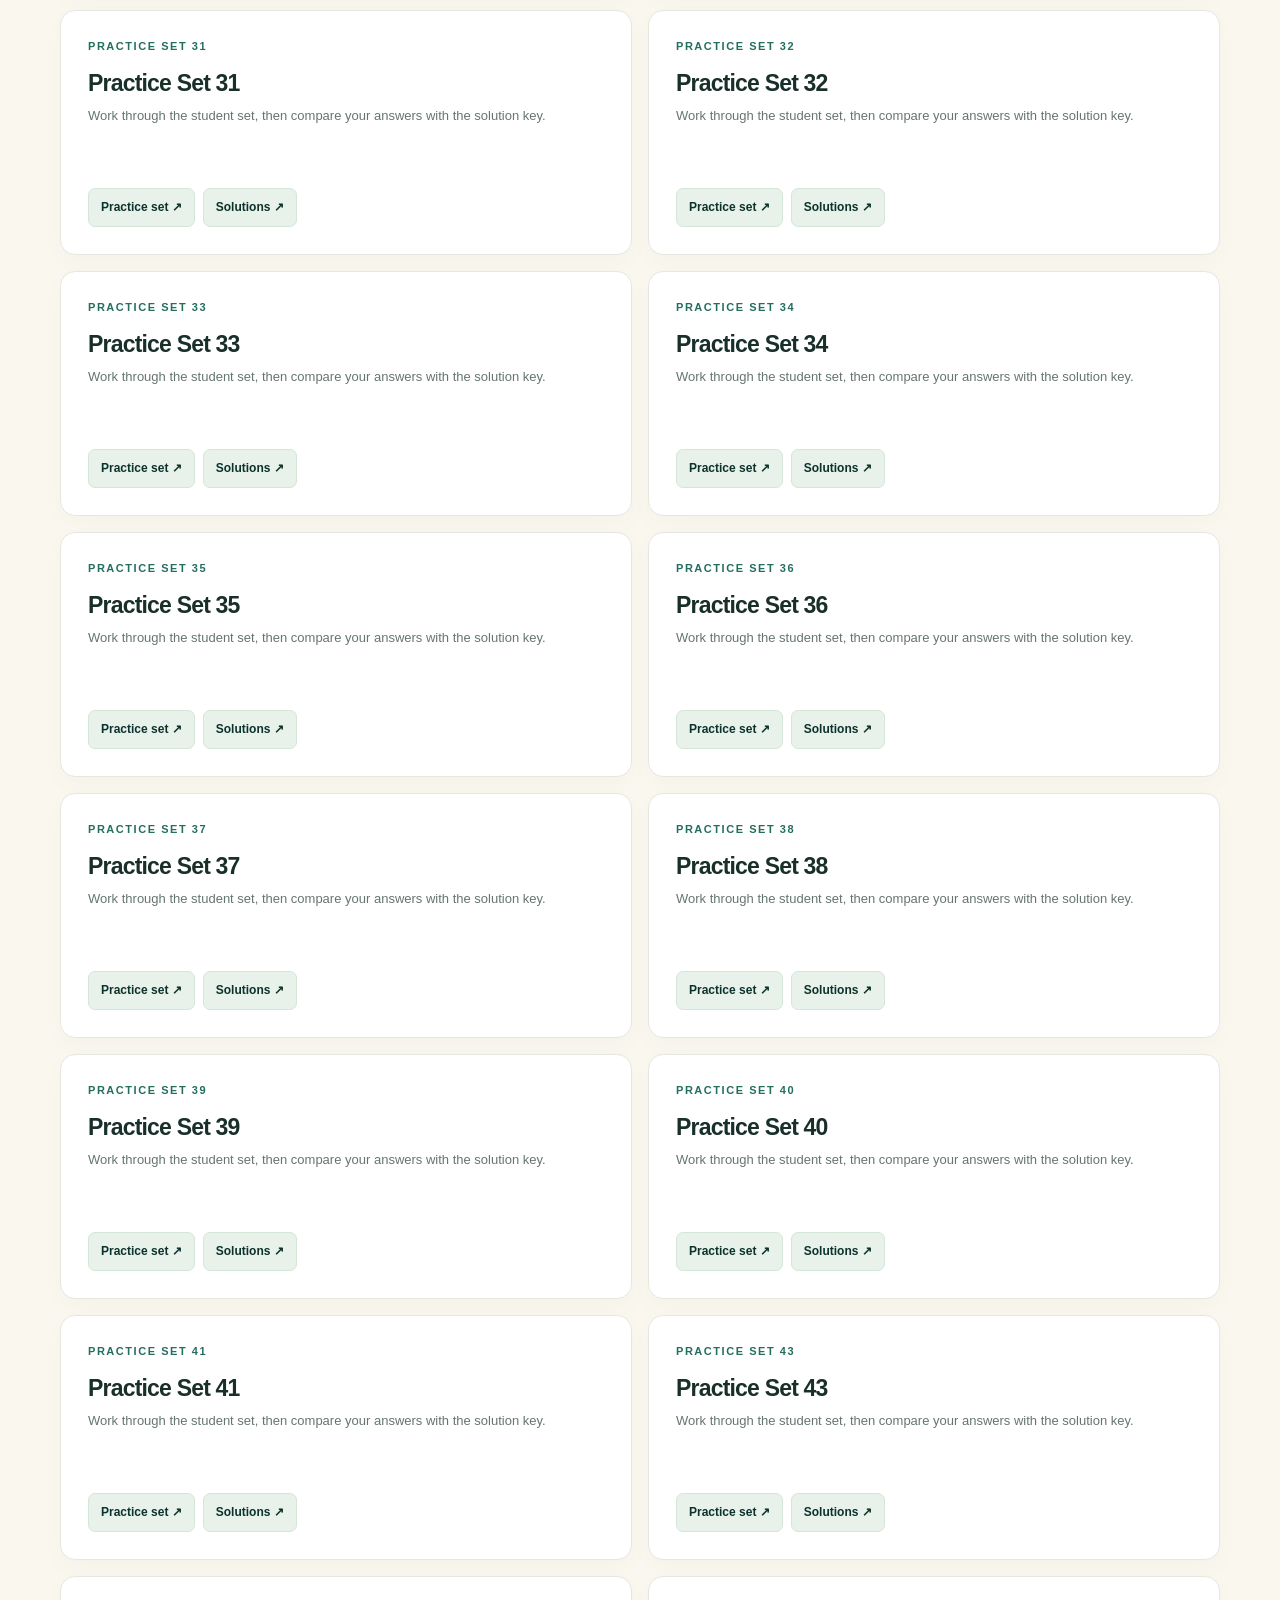
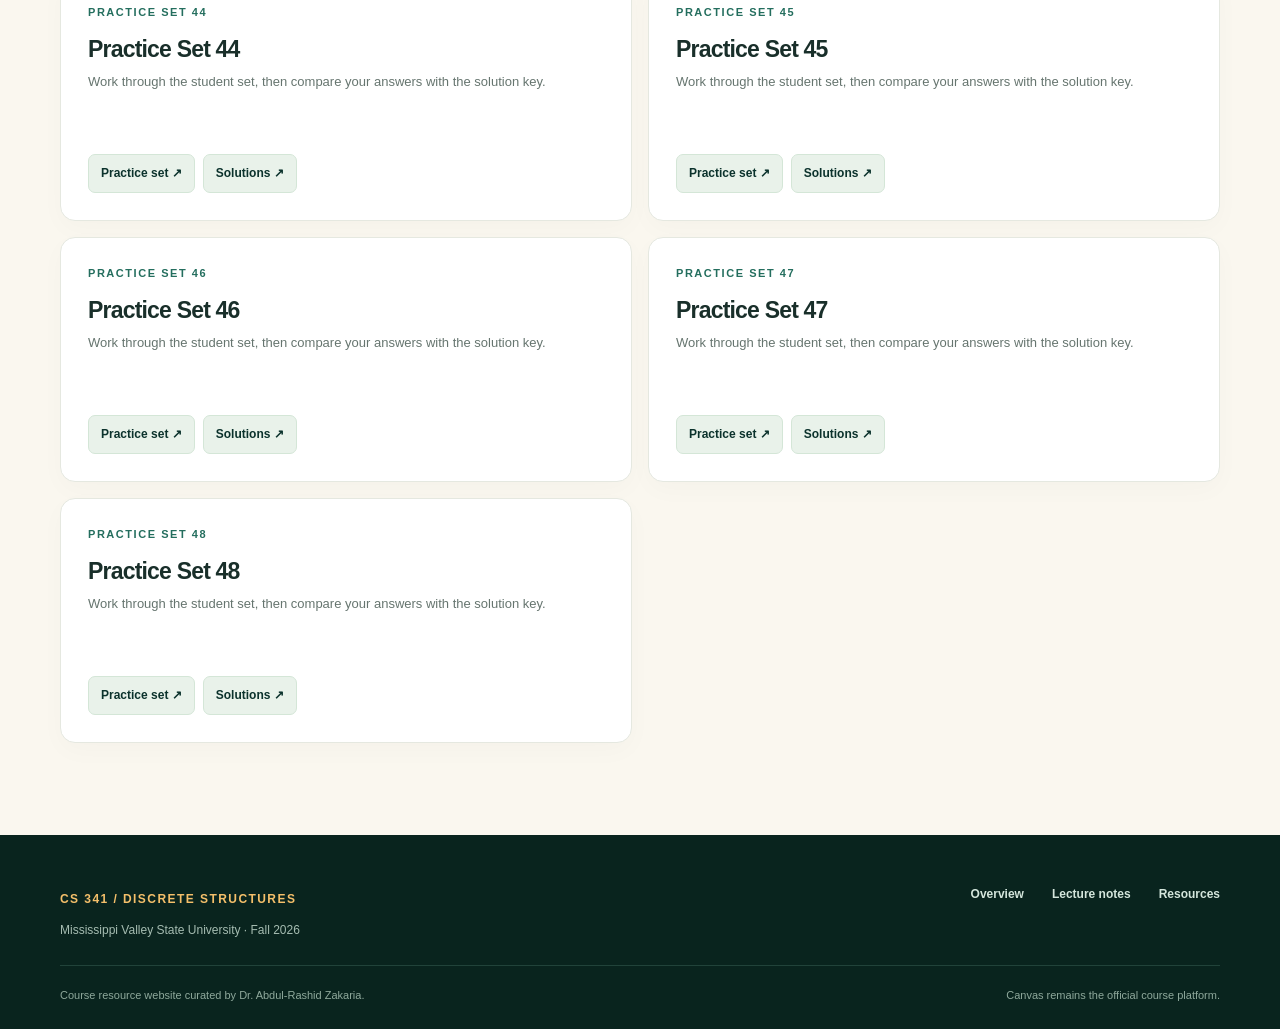
==== commit e3cdded5: "Add GoatCounter visitor count" ====
--- a/lectures.html
+++ b/lectures.html
@@ -6,6 +6,8 @@
 <title>Lecture Notes | CS 341 · Discrete Structures</title>
 <link rel="icon" href="assets/favicon.svg" type="image/svg+xml">
 <link rel="stylesheet" href="assets/css/styles.css">
+
+<script data-goatcounter="https://cs341.goatcounter.com/count" async src="//gc.zgo.at/count.js"></script>
 </head><body data-page="lectures">
 <a href="#main" class="skip-link">Skip to content</a>
 <header class="site-header">
@@ -18,6 +20,7 @@
       <a href="resources.html" data-nav="resources">Resources</a>
       <a class="nav-action" href="lectures.html">Explore lectures <span aria-hidden="true">↗</span></a>
     </nav>
+    <div class="site-visitors" aria-label="Total site visitors"><span class="visitor-mark" aria-hidden="true">◉</span><span class="visitor-copy"><small>VISITORS</small><strong data-goatcounter-total aria-live="polite">—</strong></span></div>
   </div>
 </header>
 <main id="main"><section class="inner-hero"><div class="shell"><span class="eyebrow on-dark">COURSE MATERIALS</span><h1>Lecture notes<span class="accent-period">.</span></h1><p>Browse student and filled notes, interactive animations, and the practice sets with their solutions.</p><a class="button button-gold" href="#practice-sets">Browse practice sets <span aria-hidden="true">↓</span></a><div class="inner-hero-decoration" aria-hidden="true">∴</div></div></section>
--- a/assets/css/styles.css
+++ b/assets/css/styles.css
@@ -12,3 +12,4 @@
 @media(max-width:780px){.shell{width:min(100% - 34px,1160px)}.header-inner{height:73px}.nav-toggle{display:flex;width:42px;height:42px;justify-content:center;align-items:center;flex-direction:column;gap:5px;background:transparent;border:1px solid #426258;border-radius:9px}.nav-toggle span{width:17px;height:2px;background:white;display:block}.site-nav{display:none;position:absolute;top:72px;left:0;right:0;background:#0b3029;padding:22px 18px 30px;box-shadow:0 18px 25px rgba(0,0,0,.2);align-items:stretch;flex-direction:column;gap:20px}.site-nav.open{display:flex}.site-nav a{font-size:14px}.site-nav .nav-action{text-align:center}.hero-grid{grid-template-columns:1fr}.hero-copy{padding:60px 0 55px}.hero-art{display:none}.hero-meta{gap:10px 20px}.quick-inner{padding:22px 0;grid-template-columns:1fr 1fr;gap:20px}.quick-inner>div:last-of-type{grid-column:1/-1}.section{padding:66px 0}.feature-grid,.topic-grid,.resource-grid,.study-steps{grid-template-columns:1fr 1fr}.feature-card{min-height:300px}.topic:nth-child(3n+2){border-left:0;border-right:0}.topic:nth-child(even){border-left:1px solid var(--border)}.latest-layout{grid-template-columns:1fr;gap:35px}.resource-grid .resource-card:last-child{grid-column:1/-1;min-height:300px}.roadmap-list{grid-template-columns:1fr}.callout{padding:40px;align-items:start;flex-direction:column}.resource-horizontal{flex-wrap:wrap}.inner-hero-decoration{right:-4%;font-size:185px}.lecture-grid{grid-template-columns:1fr}}
 @media(max-width:520px){.hero-kicker{margin-top:25px}.hero h1{font-size:clamp(3.1rem,13vw,4.4rem)}.eyebrow.on-dark{font-size:9px;letter-spacing:.1em}.hero-lead{font-size:15px}.hero-actions{gap:11px;margin-bottom:33px}.hero-actions .button{width:100%}.hero-meta{flex-direction:column}.section-heading{align-items:start;flex-direction:column}.feature-grid,.topic-grid,.resource-grid,.study-steps{grid-template-columns:1fr}.feature-card{min-height:265px}.topic{min-height:0;padding:25px 6px}.topic:nth-child(even){border-left:0}.resource-grid .resource-card:last-child{grid-column:auto}.resource-card{min-height:340px}.quick-inner{grid-template-columns:1fr 1fr}.quick-inner strong{font-size:12px}.spotlight-panel{padding:26px}.callout{padding:31px 25px}.roadmap-item{padding:16px;gap:13px}.roadmap-week{width:47px;flex-basis:47px}.library-intro{align-items:start}.library-stat{gap:6px}.library-stat strong{font-size:32px}.library-toolbar{flex-direction:column}.library-toolbar .filter-field select{min-width:0}.lecture-card{padding:21px}.resource-horizontal{gap:17px;padding:23px}.video-glyph{height:55px;width:55px;flex-basis:55px}.coming-label{white-space:normal}.resource-contact{align-items:start;flex-direction:column}.footer-inner,.footer-bottom{flex-direction:column}.footer-links{gap:15px;flex-wrap:wrap}.footer-bottom{gap:5px}.inner-hero{padding:58px 0}.inner-hero-decoration{opacity:.5;right:-12%}}
 @media(prefers-reduced-motion:reduce){html{scroll-behavior:auto}*,*:before,*:after{transition:none!important;animation:none!important}}
+.site-visitors{display:flex;align-items:center;gap:9px;padding-left:19px;border-left:1px solid rgba(255,255,255,.2);white-space:nowrap}.visitor-mark{color:var(--gold);font-size:17px;line-height:1}.visitor-copy{display:flex;flex-direction:column;gap:1px}.visitor-copy small{font-size:8px;font-weight:800;letter-spacing:.14em;color:#b8d2c7}.visitor-copy strong{font:20px/1 Georgia,"Times New Roman",serif;color:var(--gold);font-variant-numeric:tabular-nums;min-width:24px}@media(max-width:1020px){.site-visitors{padding-left:12px;gap:7px}.visitor-mark{font-size:15px}}@media(max-width:780px){.site-visitors{order:2;margin-left:auto;padding-left:0;border-left:0}.nav-toggle{order:3}.site-nav{order:4}}@media(max-width:520px){.site-visitors{gap:6px}.visitor-copy small{font-size:7px}.visitor-copy strong{font-size:18px}}
